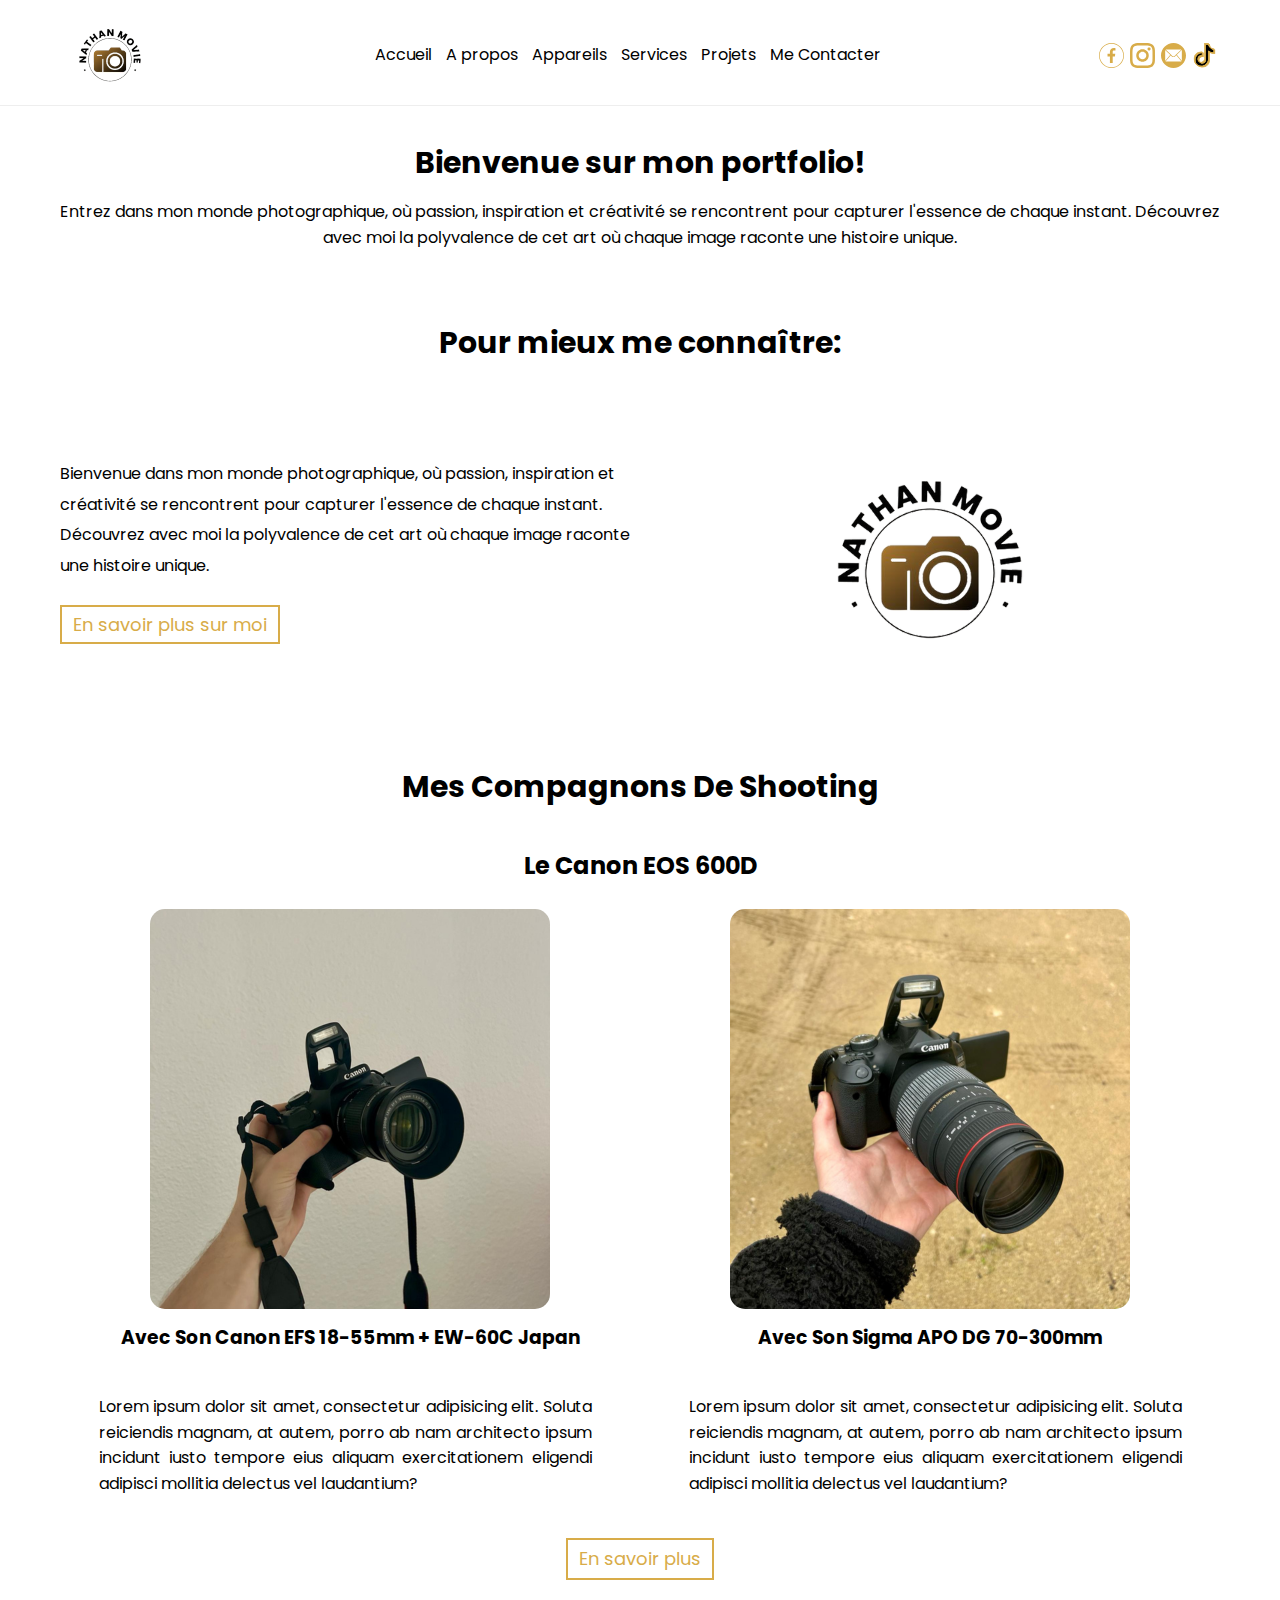
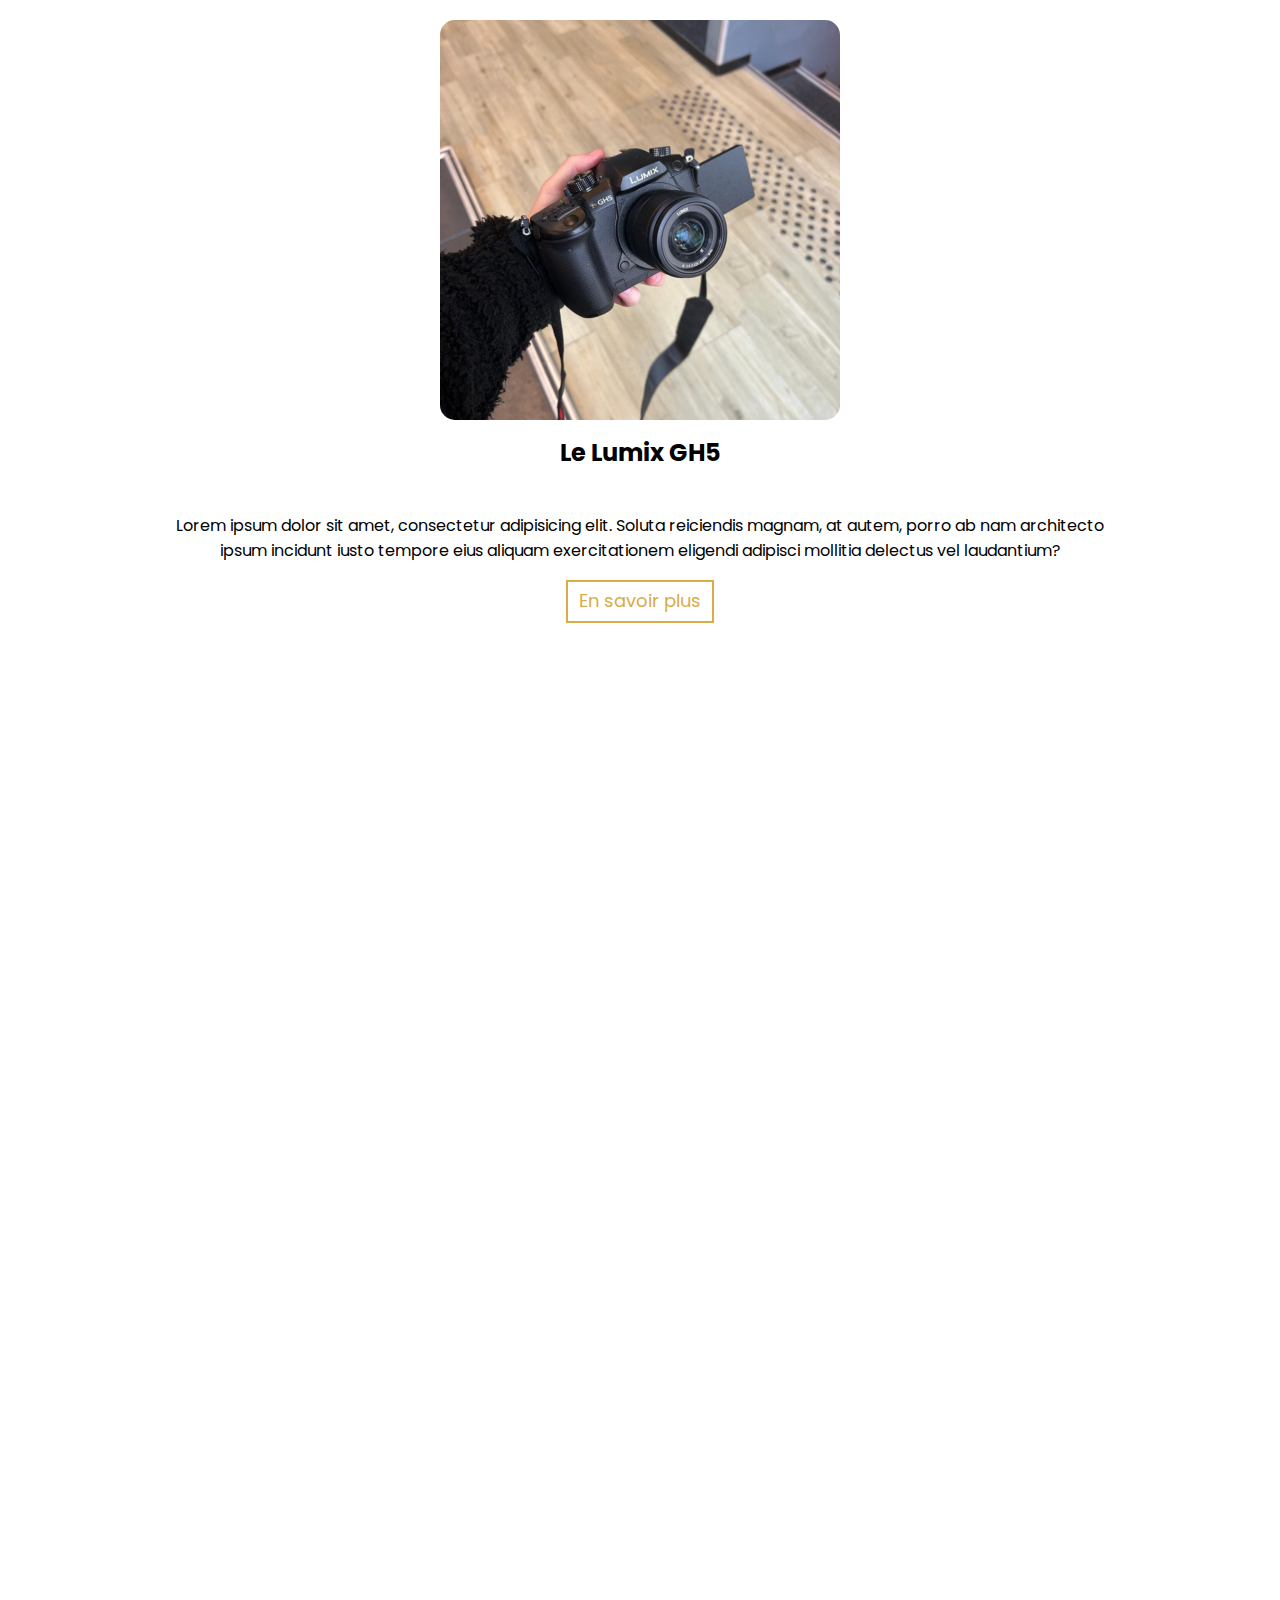
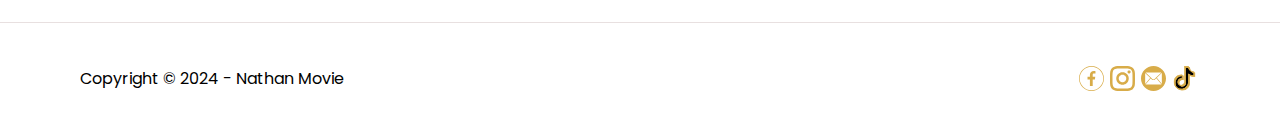
==== index.html @ 189afa93 "js projects et finitions" ====
<html lang="fr">

<head>
    <meta charset="UTF-8">
    <meta http-equiv="X-UA-Compatible" content="IE-edge">
    <meta name="viewport" content="width=device-width, initial-scale=1.0">
    <title>Nathan Movie</title>
    <meta name="description" content="Explorez la magie de ma photograhie ici!">
    <link rel="shortcut icon" href="img-light/favicon-nathan.svg" type="image/x-icon">
    <link rel="preconnect" href="https://fonts.googleapis.com">
    <link rel="preconnect" href="https://fonts.gstatic.com" crossorigin>
    <link href="https://fonts.googleapis.com/css2?family=Poppins&display=swap" rel="stylesheet">
    <link rel="stylesheet" href="css/global.css">
    <script src="js/global.js" defer></script>

    <script>

    </script>

</head>

<!--

    couleur mère: doré/jaune : #D8AC49


    Header:
    -logo
    -nav:
        + accueil
        + services
        + compétences
        + appareils
        + portfolio
        + contact
    menu burger

    Body: 
    -présentation d'arrivée
    -dvt de l'individu
    -services
    -compétences
    -appareils
    -différents types de projets/portfolio
    -contact

    border-radius

    a qui?

    catégories à ajouter: produit, voitures/vente, sport, photos pros, polyvalentes

    -->


<body>
    <header class="header">
        <div class="header-container d-flex">
            <div class="logo">
                <a href="../"><img src="img-light/logo.svg" alt="logo nathan-movie" loading="lazy"></a>
            </div>
            <nav class="navbar">
                <ul class="menu-list list-unstyled">
                    <li><a href="index.html">Accueil</a></li>
                    <li><a href="html/about.html">A propos</a></li>
                    <li><a href="html/tools.html">Appareils</a></li>
                    <li><a href="html/services.html">Services</a></li>
                    <li><a href="html/projects.html">Projets</a></li>
                    <li><a href="html/contact.html">Me Contacter</a></li>
                </ul>
            </nav>
            <div class="header-right">
                <div class="icon-container">
                    <ul class="socials list-unstyled">
                        <li><a href=""><img src="img-light/icon-f.svg" alt="icon instagram" loading="lazy"></a></li>
                        <li><a href="https://www.instagram.com/nathan.movie_/"><img src="img-light/icon-ig.svg"
                                    alt="icon instagram" loading="lazy"></a></li>
                        <li><a href=""><img src="img-light/icon-mail.svg" alt="icon instagram" loading="lazy"></a>
                        </li>
                        <li><a href=""><img src="img-light/icon-tiktok-2.svg" alt="icon instagram" loading="lazy"></a>
                        </li>
                    </ul>
                </div>
                <button class="burger"><span class="bar"></span></button>
            </div>
        </div>
    </header>

    <section id="about-home" class="home">
        <div class="container">
            <div class="grid">
                <div class="home-right">
                    <div class="home-content home-part">
                        <h1 class="section-title">Bienvenue sur mon portfolio!</h1>
                        <p class="mobile-p">Entrez dans mon monde photographique, où passion, inspiration et créativité
                            se rencontrent
                            pour capturer l'essence de chaque instant. Découvrez avec moi la polyvalence de cet art où
                            chaque image raconte une histoire unique.</p>
                    </div>
                </div>
            </div>
        </div>
    </section>
    <section id="about" class="about">
        <div class="container">
            <h1 class="section-title full-title">Pour mieux me connaître:</h1>
            <div class="grid">
                <div class="about-left about-part">
                    <p class="mobile-p">Bienvenue dans mon monde photographique, où passion, inspiration et créativité
                        se rencontrent
                        pour capturer l'essence de chaque instant. Découvrez avec moi la polyvalence de cet art où
                        chaque image raconte une histoire unique.</p>
                    <a class="more-btn mobile-btn" href="html/about.html">En savoir plus sur moi</a>
                </div>
                <div class="about-right about-part">
                    <img class="about-pic img-radius" src="img-light/logo.svg" alt="a propos" loading="lazy">
                </div>
            </div>
        </div>
    </section>
    <section id="tools" class="tools">
        <div class="container">
            <h1 class="section-title full-title">Mes Compagnons De Shooting</h1>
            <h2 class="tool-title">Le Canon EOS 600D</h2>
            <div class="tools-container">
                <div class="tool-container">
                    <img class="tool-pic first-tool-pic img-radius" src="img-light/carré-canon-1.png"
                        alt="Canon EOS 600D" loading="lazy">
                    <h3 class="tools-subtitle">Avec Son Canon EFS 18-55mm + EW-60C Japan</h3>
                    <div class="tool-p-container">
                        <p class="tool-p left mobile-p">Lorem ipsum dolor sit amet, consectetur adipisicing elit. Soluta
                            reiciendis
                            magnam, at autem,
                            porro ab nam architecto ipsum incidunt iusto tempore eius aliquam exercitationem eligendi
                            adipisci mollitia delectus vel laudantium?</p>
                    </div>
                </div>
                <div class="tool-container">

                    <img class="tool-pic second-tool-pic img-radius" src="img-light/carré-canon-sigma.png"
                        loading="lazy" alt="Canon EOS 600D">
                    <h3 class="tools-subtitle">Avec Son Sigma APO DG 70-300mm</h3>
                    <div class="tool-p-container">
                        <p class="tool-p right mobile-p">Lorem ipsum dolor sit amet, consectetur adipisicing elit.
                            Soluta
                            reiciendis magnam, at autem, porro ab nam architecto ipsum incidunt iusto tempore eius
                            aliquam exercitationem eligendi
                            adipisci mollitia delectus vel laudantium?</p>
                    </div>
                </div>
            </div>
            <div class="btn-container">
                <a class="more-btn tool-btn mobile-btn" href="html/tools.html">En savoir plus</a>
            </div>
            <div class="tools-pic-container">
                <img class="tool-pic third-tool-pic img-radius" src="img-light/carré-lumix.png" alt="" loading="lazy">
            </div>
            <h2 class="tool-title">Le Lumix GH5</h2>
            <div class="tools-content-single">
                <p class="p-single mobile-p">Lorem ipsum dolor sit amet, consectetur adipisicing elit. Soluta
                    reiciendis
                    magnam, at
                    autem,
                    porro ab nam architecto ipsum incidunt iusto tempore eius aliquam exercitationem eligendi
                    adipisci mollitia delectus vel laudantium?</p>
                <a class="more-btn mobile-btn" href="html/tools.html">En savoir plus</a>
            </div>
        </div>
    </section>
    <section id="skills" class="skills">
        <div class="container">
            <h1 class="section-title full-title">Ce que je peux vous apporter:</h1>
            <div class="skills-grid">
                <div class="skills_item">
                    <div class="skills-content skills-left">
                        <h2 class="skills-subtitles">Photographie</h2>
                        <p class="mobile-p">Lorem ipsum dolor sit amet consectetur, adipisicing elit. Laboriosam cum,
                            fugit, debitis
                            optio eos neque doloremque dignissimos nobis quas ab dolore.</p>
                        <a class="more-btn mobile-btn" href="html/services.html">En savoir plus</a>
                    </div>
                    <div class="skills-picture skills-right">
                        <img class="skill-pic" src="https://picsum.photos/600/400?random=12" alt="" loading="lazy">
                    </div>
                </div>
                <div class="skills_item skills-items-2">
                    <div class="skills-picture skills-left">
                        <img class="skill-pic" src="https://picsum.photos/600/400?random=12" alt="" loading="lazy">
                    </div>
                    <div class="skills-content skills-right">
                        <h2 class="skills-subtitles">Vidéos</h2>
                        <div class="skills-p-container">
                            <p class="mobile-p">Lorem ipsum dolor sit amet consectetur, adipisicing elit. Laboriosam
                                cum, fugit, debitis
                                optio eos neque doloremque dignissimos nobis quas ab dolore.</p>
                        </div>
                        <a class="more-btn mobile-btn" href="html/services.html">En savoir plus</a>
                    </div>
                </div>
                <div class="skills_item last-item">
                    <div class="skills-content skills-left">
                        <h2 class="skills-subtitles">Retouche Photo et Design</h2>
                        <p class="mobile-p">Lorem ipsum dolor sit amet consectetur, adipisicing elit. Laboriosam cum,
                            fugit, debitis
                            optio eos neque doloremque dignissimos nobis quas ab dolore.</p>
                        <a class="more-btn mobile-btn" href="">En savoir plus</a>
                    </div>
                    <div class="skills-picture skills-right">
                        <img class="skill-pic" src="https://picsum.photos/600/400?random=12" alt="" loading="lazy">
                    </div>
                </div>
            </div>
        </div>
    </section>
    <section id="projects" class="projects">
        <div class="container">
            <h1 class="section-title full-title">Mes Projets Précédents:</h1>
            <div class="projects-grid">
                <img class="project-img" src="https://picsum.photos/600/400?random=12" alt="">
                <a href="html/projects.html" class="project-btn"></a>
                <h3 class="project__inner_txt">Cliquez ici pour découvrir mes projets précédents!</h3>
            </div>
        </div>
    </section>
    <section id="contact" class="contact">
        <div class="container">
            <h1 class="section-title full-title">Me contacter:</h1>
            <p class="contact-p mobile-p">Lorem ipsum dolor sit amet consectetur adipisicing elit. Ex accusamus
                voluptate cum
                assumenda iste vero
                recusandae.</p>
            <form action="https://formsubmit.co/nino.bravais20@gmail.com" method="POST" class="form">
                <input type="text" name="_honey" style="display: none;">
                <input type="hidden" name="_captcha" value="false">
                <div class="contact-names">
                    <label id="contact-fn" for="firstname">
                        <input type="text" name="firstname" id="firstname" placeholder="Nom" required>
                    </label>
                    <label id="contact-ln" for="lastname">
                        <input type="text" name="lastname" id="lastname" placeholder="Prénom">
                    </label>
                </div>
                <label id="contact-mail" for="email">
                    <input type="email" name="email" id="email" placeholder="Votre adresse e-mail" required>
                </label>
                <textarea name="message" id="message" cols="30" rows="10" placeholder="Message"></textarea>
                <div class="contact-btn-container">
                    <input class="btn" type="submit" value="Envoyer">
                </div>
            </form>
        </div>
    </section>

    <footer>
        <div class="container">
            <div class="footer-container">
                <div class="left-footer">
                    <ul class="quick-links list-unstyled">
                        <li><a href=""></a></li>
                        <li><a href=""></a></li>
                        <li><a href=""></a></li>
                        <li><a href=""></a></li>
                    </ul>
                </div>
                <div class="middle-footer">
                    <span>Copyright © 2024 - Nathan Movie</span>
                </div>
                <div class="right-footer">
                    <ul class="socials list-unstyled">
                        <li><a href=""><img src="img-light/icon-f.svg" alt="facebook" loading="lazy"></a></li>
                        <li><a href="https://www.instagram.com/nathan.movie_/"><img src="img-light/icon-ig.svg"
                                    alt="instagram" loading="lazy"></a></li>
                        <li><a href=""><img src="img-light/icon-mail.svg" alt="mail"></a>
                        </li>
                        <li><a href=""><img src="img-light/icon-tiktok-2.svg" alt="tiktok" loading="lazy"></a>
                        </li>
                    </ul>
                </div>
            </div>
        </div>
    </footer>
</body>

</html>
---- css/global.css ----
/* base */

/*
main color: #D8AC49
*/

:root {
    --color-body: #333
}

* {
    box-sizing: border-box;
}

html {
    font-size: 62.5%;
}

body {
    color: #000000;
    font-size: 1.6rem;
    line-height: 1.6;
    font-family: 'Poppins', sans-serif;
    margin: 0;
}

h1,
h2,
h3,
H4,
h5,
h6 {
    color: #000;
    line-height: 1.1;
}

.list-unstyled {
    list-style: none;
    margin: 0;
    padding: 0;
}

.container {
    padding: 0;
}

@media screen and (min-width:750px) {
    .container {
        max-width: 1200;
        margin: 0 auto;
        padding: 2rem;
    }
}

a {
    text-decoration: none;
    color: #000;
}

img {
    max-width: 100%;
    height: auto;
}

.img-radius {
    border-radius: 15px;
}

.section-title {
    font-size: 30px;
}

.more-btn {
    border: solid 2px #D8AC49;
    padding: 5px 11px;
    font-size: 18px;
    color: #D8AC49;
    background: none;
    flex-direction: column;
    text-align: center;
    width: auto;
}

.left {
    margin-right: 10px;
}

.right {
    margin-left: 10px;
}

.full-title {
    margin-bottom: 5rem;
    justify-content: center;
    display: flex;
}

/* header */

header {
    position: sticky;
    z-index: 2;
    top: 0;
    background: white;
    border-bottom: 1px solid #EEE;
}

.header-container {
    display: flex;
    align-items: center;
    justify-content: space-between;
    max-width: 1200;
    margin: 0 auto;
    padding: .5rem 2rem 0;
}

.logo {
    max-width: 100px;
}

.menu-list li {
    margin: 0 7px;
}

.header-right {
    display: flex;
}

.menu-list,
.socials,
.icon-container {
    display: flex;
}

.socials li {
    margin: 3px;
    max-width: 25px;
    display: flex;
    align-items: center;
}

.burger {
    background: none;
    border: none;
    width: 45px;
    height: 45px;
    cursor: pointer;
    position: relative;
    margin-left: 1rem;
}

.burger .bar {
    display: block;
    width: 25px;
    height: 3px;
    background-color: #000000;
}

.burger .bar::before,
.burger .bar::after {
    display: block;
    width: 25px;
    height: 3px;
    background-color: #000000;
    content: "";
    position: absolute;
}

.burger .bar::before {
    transform: translateY(-8px);
}

.burger .bar::after {
    transform: translateY(8px);
}


/* class utilitaires responsive*/

@media screen and (max-width: 750px) {
    .mobile-p {
        text-align: center;
        max-width: 90%;
    }

    .mobile-btn {
        margin-bottom: 1rem;
    }

    .section-title {
        margin-top: 6rem;
    }
}

@media screen and (min-width: 751px) {
    .p-single {
        max-width: 80%;
        text-align: center;
    }
}

/* section home*/

.grid {
    display: flex;
}

@media screen and (min-width: 751px) {
    #home {
        margin-top: 4rem;
    }
}

.home .section-title {
    display: flex;
    justify-content: center;
}

.section-title {
    text-align: center;
}

.home-part {
    min-width: 50%;
}

.home-part img {
    min-width: 300px;
}

.home-left {
    display: flex;
    justify-content: center;
}

.home-right {
    position: relative;
    display: flex;
    justify-content: flex-end;
    min-width: 50%;
    text-align: right;
}

.home-right p {
    text-align: center;
}

.home-right .more-btn {
    position: absolute;
    right: 0;
}

@media screen and (max-width: 750px) {
    .home .grid {
        flex-direction: column;
    }

    .home-right {
        position: relative;
        display: flex;
        justify-content: center;
    }

    .home-right .home-part {
        display: grid;
        justify-items: center;
    }

    .home .more-btn {
        position: inherit;
    }

    .home .section-title {
        margin-bottom: 1rem;
    }
}

/* section  about*/

.about-part {
    min-width: 50%;
}

.about-part img {
    min-width: 300px;
}

.about-right {
    display: flex;
    justify-content: center;
}

.about p {
    margin: 5rem 0 3rem 0;
    line-height: 1.9;
}

@media screen and (max-width: 750px) {
    .about .grid {
        flex-direction: column-reverse;
    }

    .about-left {
        display: grid;
        justify-items: center;
    }
}


/* section tools*/

.tools-pic-container {
    display: flex;
    justify-content: center;
}

.tool-title {
    justify-content: center;
    display: flex;
    margin-bottom: 3rem;
}

.tools-content {
    display: flex;
}

.tools-subtitle {
    margin-bottom: 3rem;
}

.tool-p {
    text-align: justify;
    display: flex;
    max-width: 85%;
}

.btn-container {
    padding: 2.5rem 0 4rem 0;
    justify-content: center;
    display: flex;
}

.tool-p-container {
    justify-content: center;
    display: flex;
}

.tools-content-single {
    display: flex;
    flex-direction: column;
    align-items: center;
    text-align: center;
}

.tool-p-single {
    max-width: 80%;
}

.tool-container {
    display: flex;
    flex-direction: column;
    align-items: center;
}

.tools-container {
    display: flex;
}

@media screen and (max-width: 750px) {

    .tools .section-title {
        font-size: 26px;
        margin-top: 5.5rem;
    }

    .tools .tools-pic-container {
        flex-direction: column;
        align-items: center;
    }

    .tool-pic {
        margin: 0;
    }

    .tools-container {
        display: block;
    }

    .tools-subtitle {
        max-width: 80%;
        text-align: center;
    }
}


/* section services */

.skills-grid {
    display: flex;
    flex-direction: column;
}

.skills_item {
    width: 100%;
    display: flex;
    margin: 0 0 5rem;
    align-items: flex-start;
}

.skills-right {
    margin: 0 0 0 2rem;
    display: grid;
    justify-items: end;
    align-items: center;
}

.skills-subtitles {
    margin: 1rem 0 2rem;
}

.skills-right .skills-subtitles {
    display: flex;
    justify-content: flex-end;
}

.skills-right p {
    text-align: end;
}

.skills-content p {
    max-width: 95%;
    margin: 3rem 0 4rem;
}

.skills-p-container {
    justify-content: flex-end;
    display: flex;
}

.skills-p-container p {
    margin-top: 0;
}

.skills-picture {
    min-width: 40%;
}

.last-item {
    margin-bottom: 0;
}

@media screen and (max-width: 750px) {

    .skills_item {
        flex-direction: column-reverse;
    }

    .skills-content {
        display: grid;
        justify-items: center;
    }

    .skill-pic {
        border-radius: 15px;
        max-width: 90%;
    }

    .skills-right,
    .skills-left {
        margin: 0;
        display: grid;
        justify-items: center;
    }

    .skills-content p {
        max-width: 90%;
        margin: 1rem 0 3rem;
        text-align: center;
    }

    .skills-items-2 {
        flex-direction: column;
        display: grid;
    }

    .skills-p-container {
        justify-content: center;
    }

}

/* section projets*/

.projects-p {
    max-width: 90%;
    text-align: center;
}

.projects-grid {
    max-width: 100%;
    position: relative;
    padding: 0 10px;
}

.project-btn {
    position: absolute;
    left: 0;
    right: 0;
    bottom: 0;
    top: 0;
    z-index: 2;
}

.project-img {
    max-width: 100%;
    max-height: 100%;
}

.project__inner_txt {
    color: #fff;
    position: absolute;
    top: 50%;
    left: 31%;
}

@media screen and (max-width: 750px) {

    .projects .section-title {
        margin-bottom: 2rem;
    }

    .projects-p {
        margin-bottom: 4rem;
    }

    .left,
    .right {
        margin: 0 0 2rem;
        padding: 0 15px;
    }

    .project__inner_txt {
        font-size: 1.5rem;
        left: 10%;
        top: 43%;
    }

    .projects-grid {
        padding: 0 10px;
    }
}

@media screen and (min-width: 751px) {

    .project-img {
        width: 100%;
        height: 100%;
    }
}

/* section contact */


.contact-p {
    max-width: 600px;
    text-align: center;
    margin: 0 auto 2rem auto;
}

.form {
    margin: 1rem auto 2rem auto;
    max-width: 600px;
}

.form input,
.form textarea {
    display: block;
    width: 100%;
    padding: 1rem;
    margin-bottom: 4rem;
}

.form textarea {
    min-height: 200px;
}

.form .btn {
    background: #000;
    color: #ffffff;
    width: auto;
    min-width: 170px;
    border: none;
    font-size: 2rem;
    text-transform: uppercase;
    transition: all .4s ease-out;
    margin-top: 1.5rem;
}

.contact-btn-container {
    display: flex;
    justify-content: center;
}

.form .btn:hover {
    cursor: pointer;
    background: #D8AC49;
}

.contact-names {
    display: flex;
    justify-content: space-between;
}

#contact-fn {
    width: 48%;
}

#contact-ln {
    width: 48%;
}

@media screen and (max-width: 750px) {

    .contact-p {
        max-width: 90%;
    }

    .contact form {
        max-width: 90%;
    }

}

.sheet-content {
    text-align: center;
    justify-items: center;
    display: grid;
}

/* more-section sur pages annexes */

.more-section {
    display: grid;
    justify-items: center;
    margin: 0 0 7rem;
    text-align: center;
}

.more-section-title {
    margin: 0 0 1.3rem 0;
}

.more-section-btn {
    width: auto;
    border: 2px solid;
    padding: 1rem 1.5rem;
    color: black;
    border-radius: 6px;
    background: #fff;
}

.more-section-content {
    margin-bottom: 2.5rem;
}

.separator {
    content: "";
    width: 30%;
    max-width: 30%;
    background: #000;
    height: 2px;
    position: static;
    justify-self: center;
}

.separator-container {
    display: flex;
    justify-content: center;
    height: auto;
    width: auto;
    margin-bottom: 7rem;
}

@media screen and (max-width: 750px) {

    .more-section-title {
        margin: 0 0 .7rem 0;
    }

    .more-section {
        margin: 0 0 4rem;
    }

    .separator {
        width: 70%;
        max-width: 70%;
    }
}

/* class pour lignes sur côtés*/

.title-line {
    background: #fff;
    position: relative;
    padding: 0 10px;
}

.title-line-container {
    position: relative;
    background: #fff;
    display: flex;
    justify-content: center;
}

.title-line-container::before {
    content: "";
    height: 2px;
    background: #000;
    top: 50%;
    position: absolute;
    width: 180%;
}

@media screen and (max-width: 750px) {
    .title-line-container::before {
        width: 160%;
    }
}


/* section footer */

footer {
    border-top: 1px solid #e8e0e0;
    padding: 2rem;
}

.left-footer {
    display: none;
}

.footer-container {
    display: flex;
    flex-direction: row;
    align-items: center;
    justify-content: space-between;
    padding: 0 2rem;
}

@media screen and (max-width: 750px) {
    footer {
        padding: 3rem 0;
    }

    .middle-footer span {
        font-size: 14px;
    }
}


/* dynamisme et burger */

@media screen and (max-width: 990px) {
    .navbar {
        display: flex;
        position: fixed;
        width: 0%;
        height: calc(100vh - 106px);
        left: 110%;
        opacity: 0;
        background: white;
        top: 105px;
        z-index: 2;
        justify-content: center;
        align-items: center;
        transition: all .6s;
    }

    .show-nav .navbar {
        right: 0;
        opacity: 1;
        width: 100%;
        left: 0;
    }

    .menu-list {
        flex-direction: column;
        align-items: center;
        margin-top: -130px;
    }

    nav .menu-list li {
        display: flex;
        justify-content: center;
    }

    nav .menu-list a {
        display: block;
        font-size: 2rem;
        padding: 2rem;
        transition: all .4s;
        transition-delay: opacity .4s;
    }

    .show-nav .burger .bar {
        width: 0;
    }

    .burger .bar::before,
    .burger .bar::after {
        transition: all 0.3s ease-out;
    }

    .show-nav .burger .bar::before {
        transform: rotate(45deg);
    }

    .show-nav .burger .bar::after {
        transform: rotate(-45deg);
    }
}

@media screen and (min-width: 990px) {
    .burger {
        display: none;
    }
}
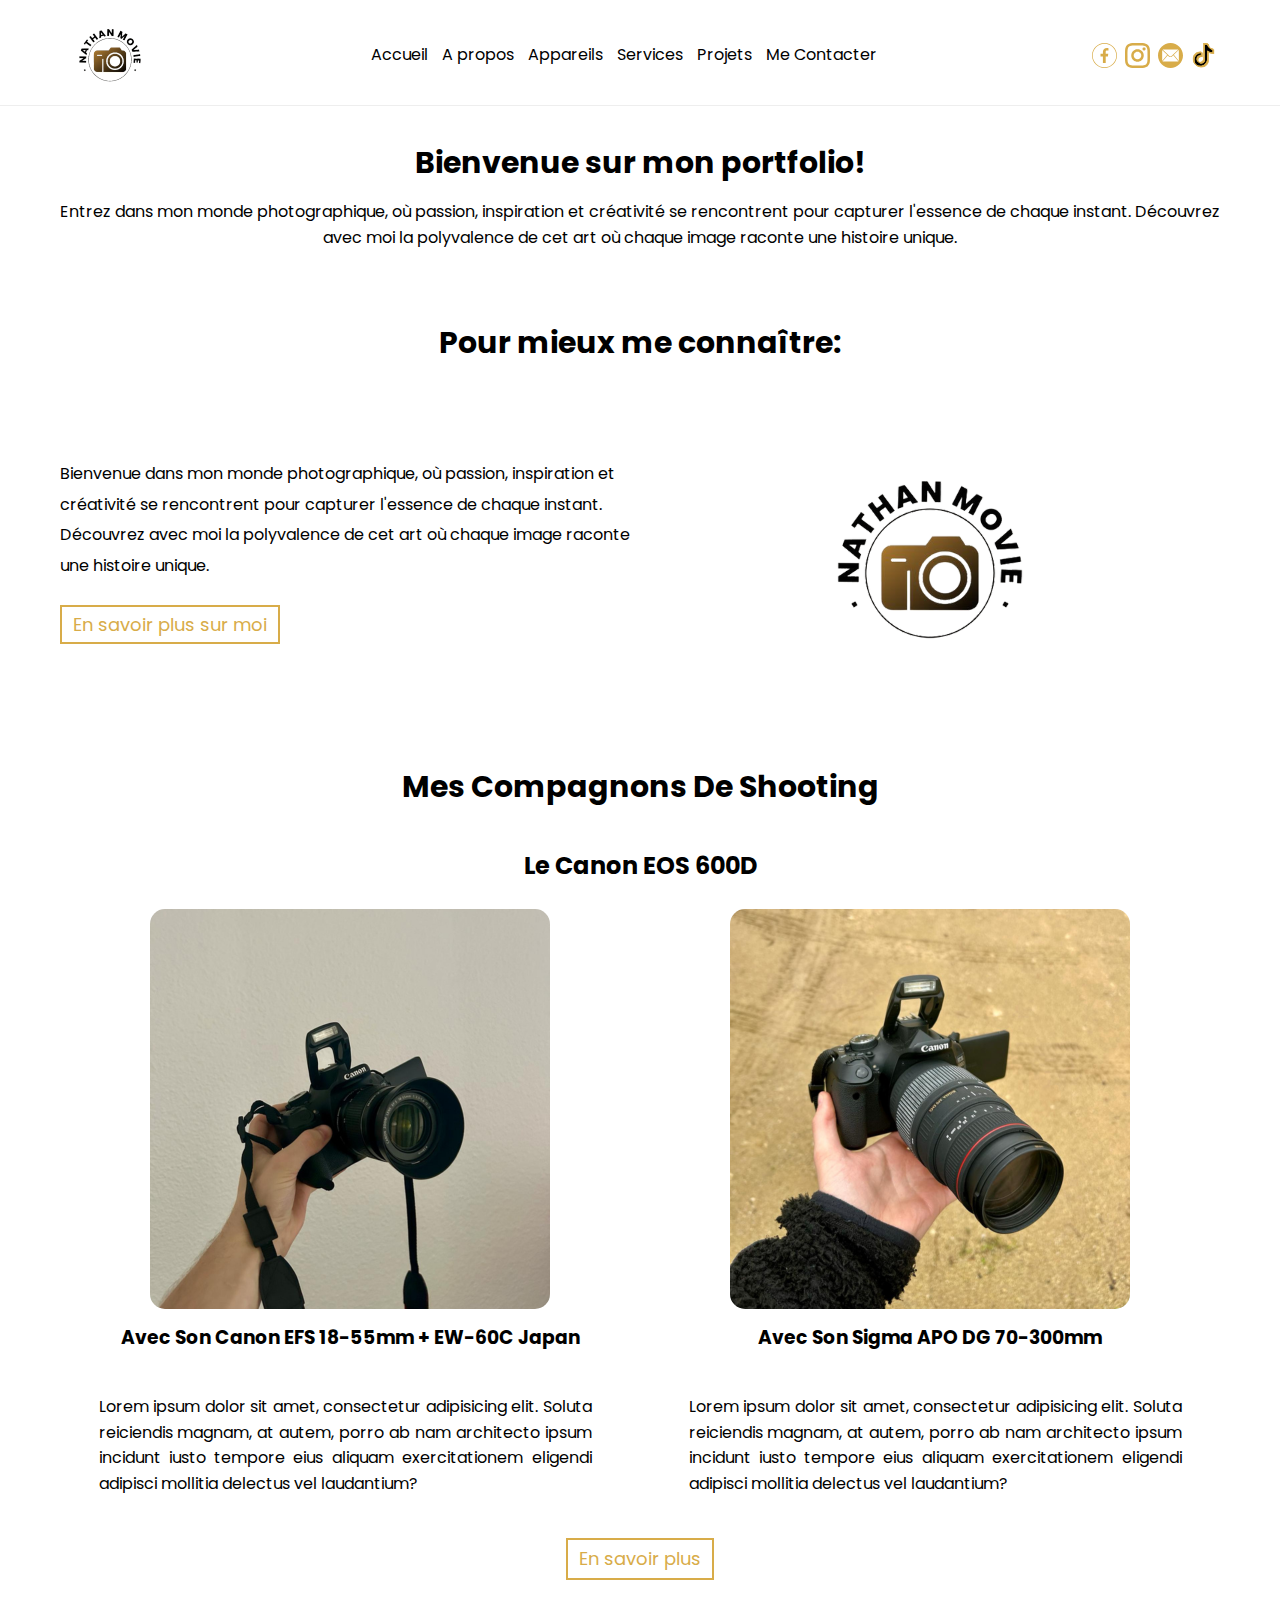
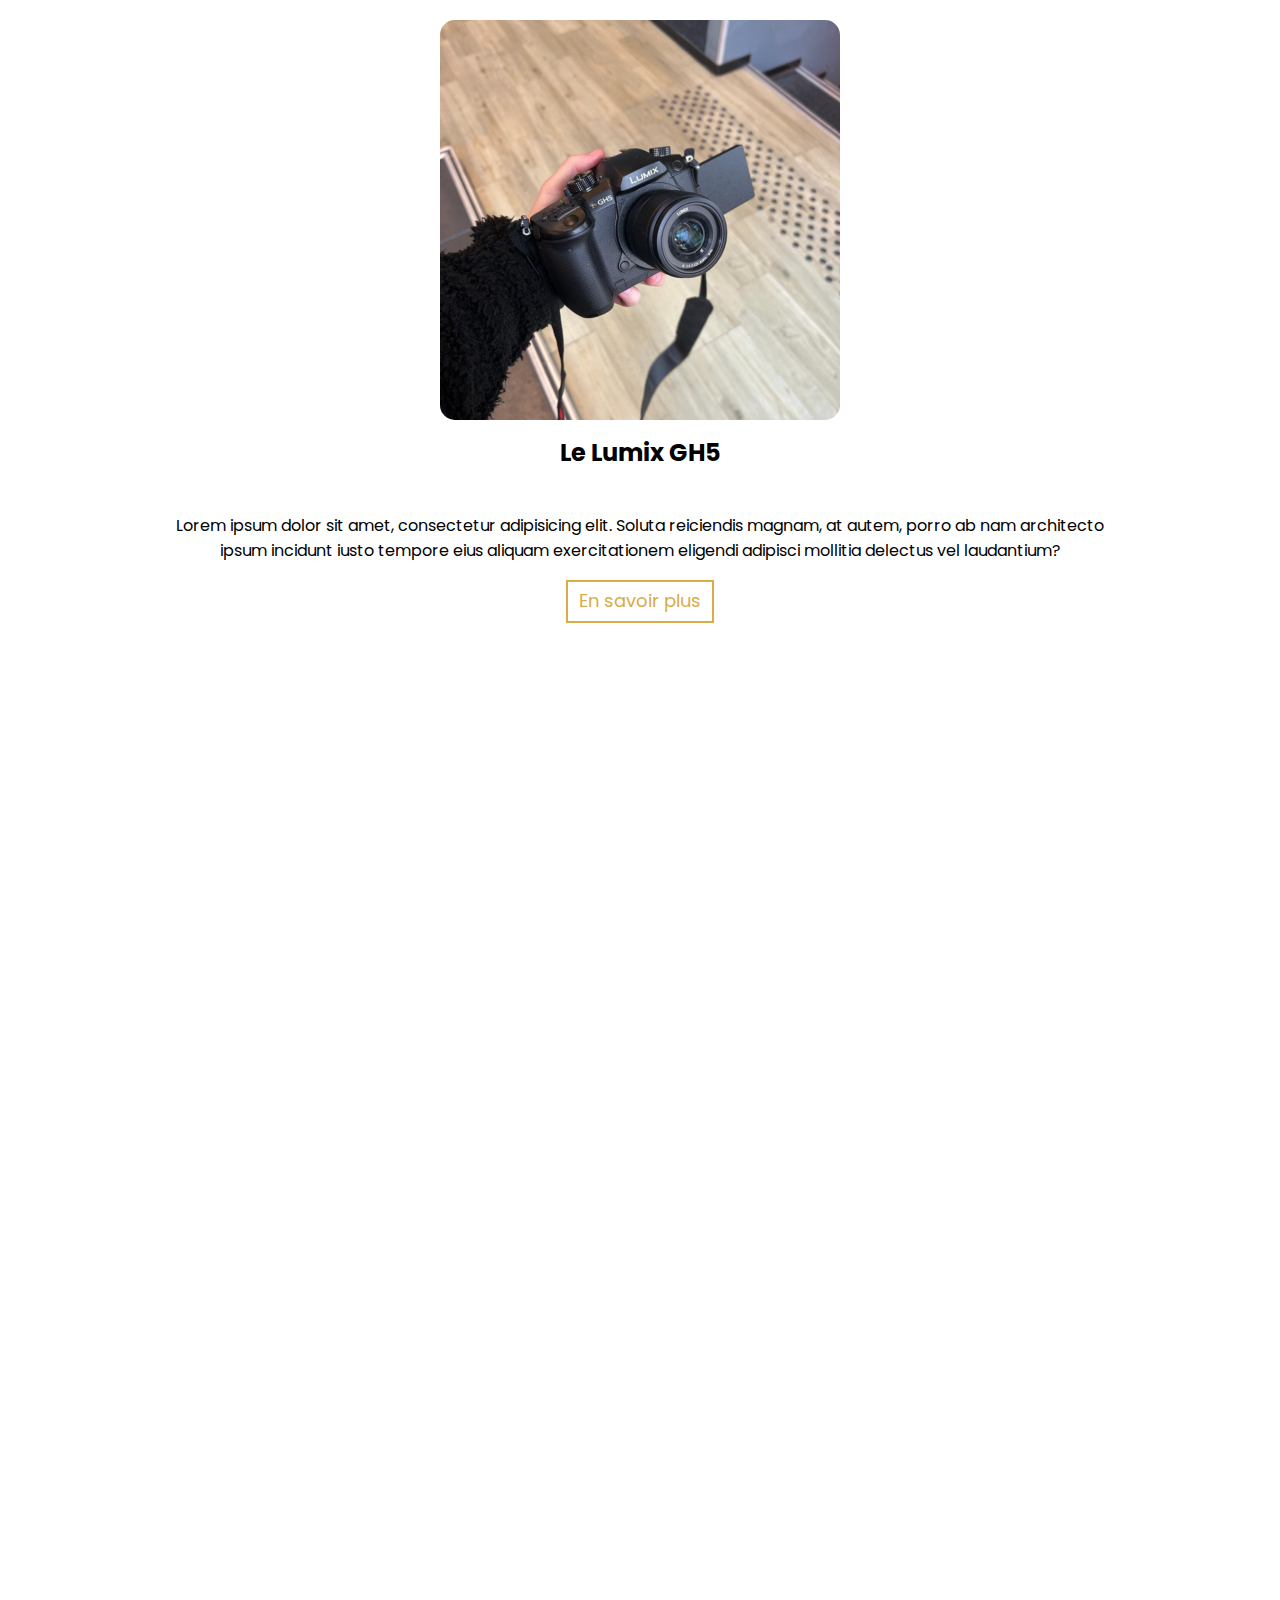
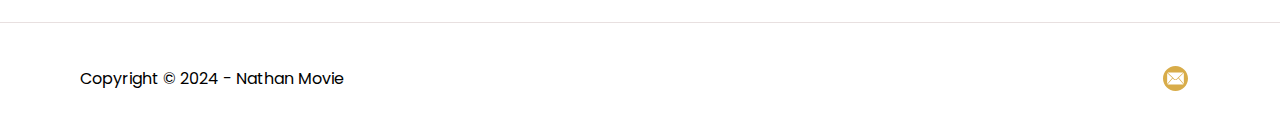
==== commit 4010afd1: "finitions again" ====
--- a/index.html
+++ b/index.html
@@ -216,7 +216,7 @@
         <div class="container">
             <h1 class="section-title full-title">Mes Projets Précédents:</h1>
             <div class="projects-grid">
-                <img class="project-img" src="https://picsum.photos/600/400?random=12" alt="">
+                <img class="project-img" src="https://picsum.photos/1200/800?random=12" alt="">
                 <a href="html/projects.html" class="project-btn"></a>
                 <h3 class="project__inner_txt">Cliquez ici pour découvrir mes projets précédents!</h3>
             </div>
--- a/css/global.css
+++ b/css/global.css
@@ -133,7 +133,7 @@
 }
 
 .socials li {
-    margin: 3px;
+    margin: 3px 4px;
     max-width: 25px;
     display: flex;
     align-items: center;
@@ -180,7 +180,7 @@
 @media screen and (max-width: 750px) {
     .mobile-p {
         text-align: center;
-        max-width: 90%;
+        max-width: 85%;
     }
 
     .mobile-btn {
@@ -189,6 +189,11 @@
 
     .section-title {
         margin-top: 6rem;
+        font-size: 2.5rem;
+    }
+
+    .full-title {
+        font-size: 2.5rem;
     }
 }
 
@@ -376,6 +381,7 @@
     .tools .tools-pic-container {
         flex-direction: column;
         align-items: center;
+        padding: 0 10px;
     }
 
     .tool-pic {
@@ -389,6 +395,16 @@
     .tools-subtitle {
         max-width: 80%;
         text-align: center;
+    }
+
+    .tool-container {
+        padding: 0 10px;
+    }
+
+    .tool-p {
+        text-align: center;
+        display: flex;
+        max-width: 85%;
     }
 }
 
@@ -546,6 +562,10 @@
     }
 
     .projects-grid {
+        padding: 0 10px;
+    }
+
+    #projects {
         padding: 0 10px;
     }
 }
@@ -629,6 +649,10 @@
         max-width: 90%;
     }
 
+    .sheet-content {
+        padding: 0 10px;
+    }
+
 }
 
 .sheet-content {
@@ -661,6 +685,7 @@
 
 .more-section-content {
     margin-bottom: 2.5rem;
+
 }
 
 .separator {
@@ -689,6 +714,7 @@
 
     .more-section {
         margin: 0 0 4rem;
+        padding: 0 10px;
     }
 
     .separator {
@@ -749,11 +775,20 @@
 
 @media screen and (max-width: 750px) {
     footer {
-        padding: 3rem 0;
+        padding: 2rem 0;
+    }
+
+    .footer-container {
+        flex-direction: column-reverse;
+        padding: 0 2rem;
     }
 
     .middle-footer span {
         font-size: 14px;
+    }
+
+    .middle-footer {
+        margin-top: 1rem;
     }
 }
 
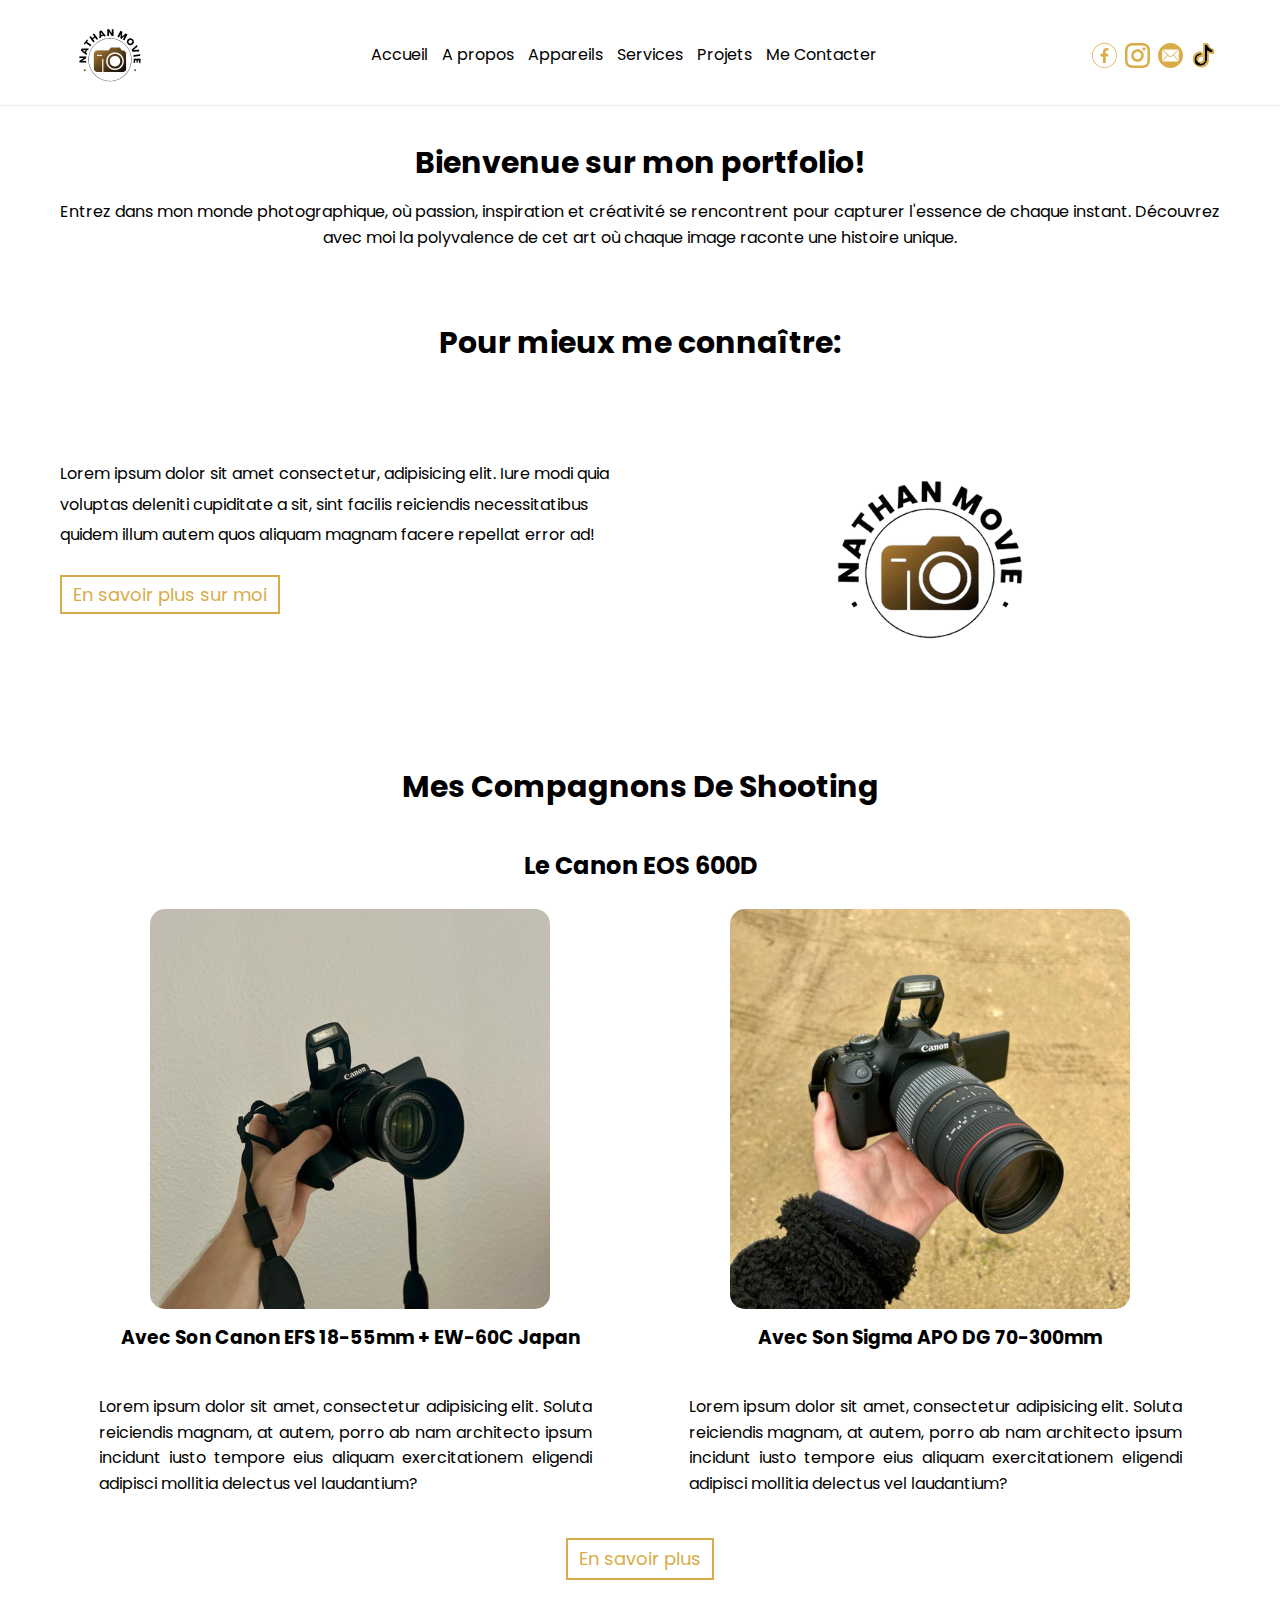
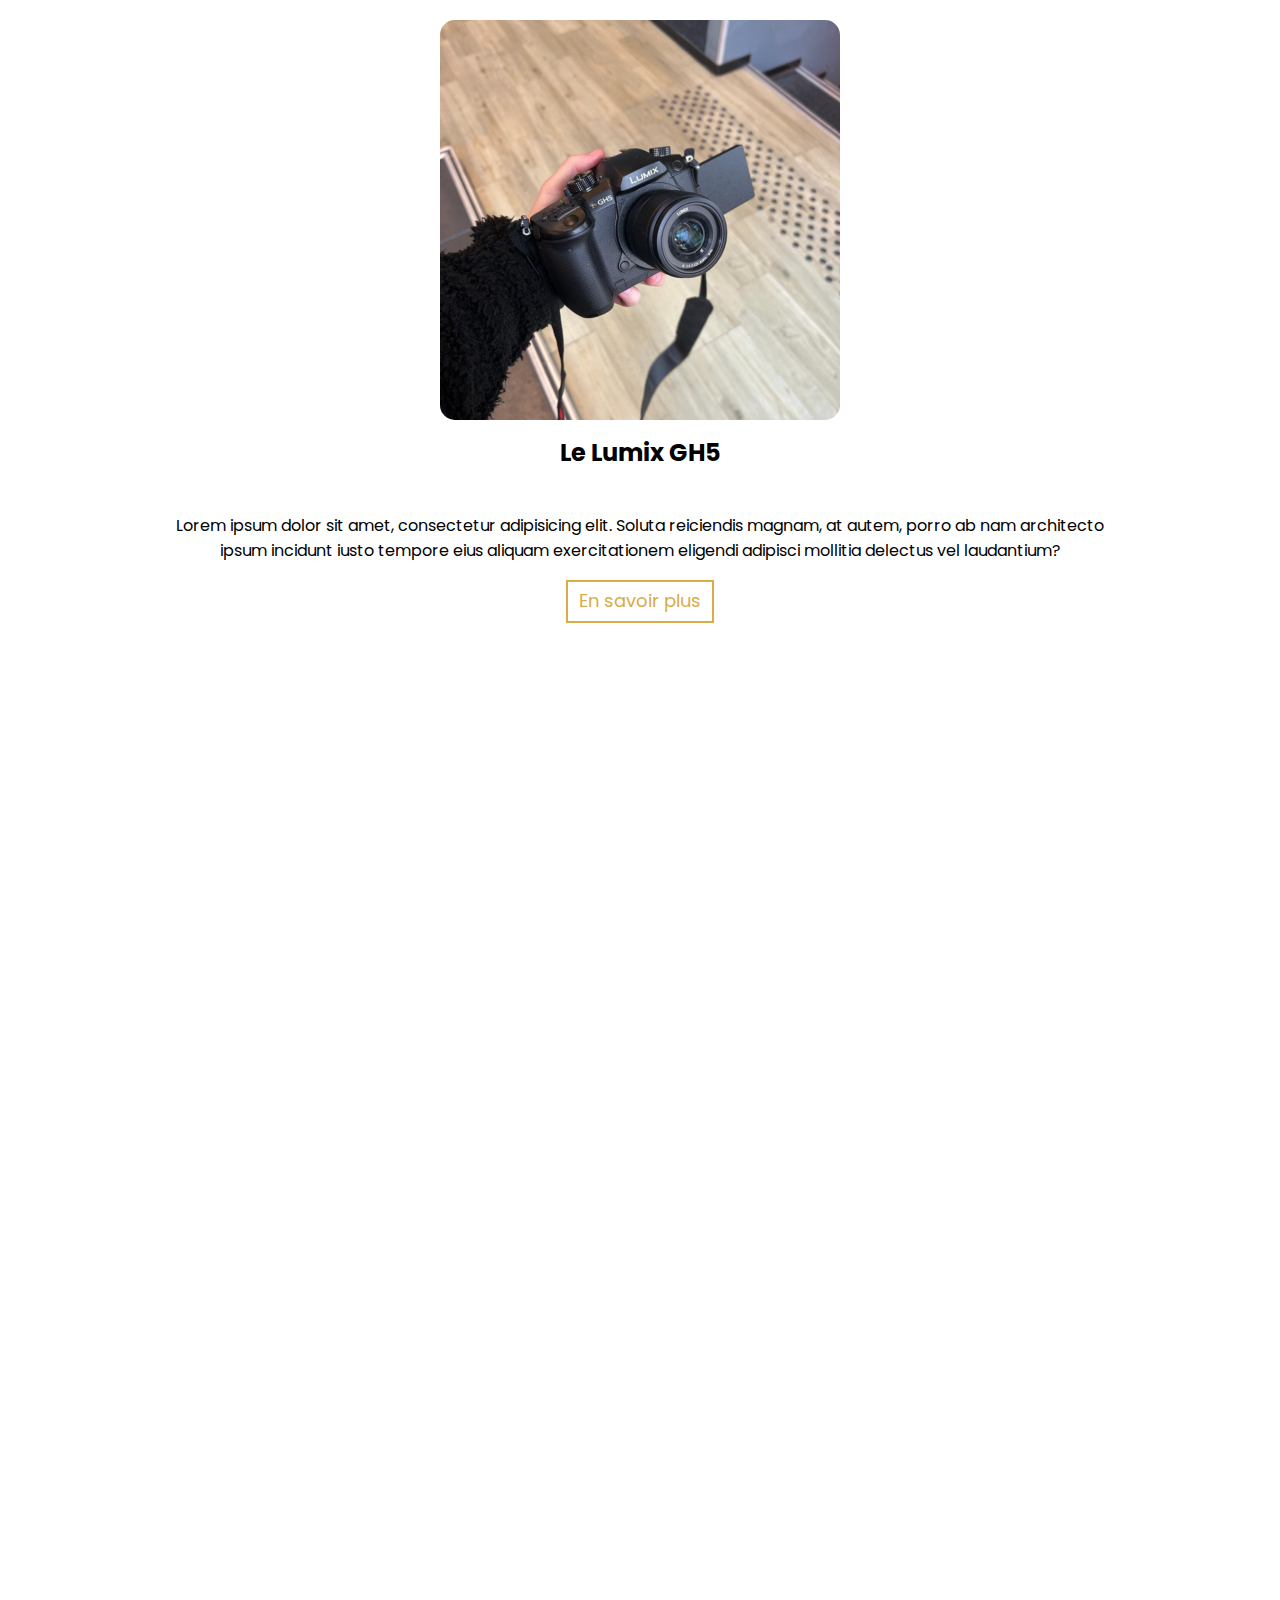
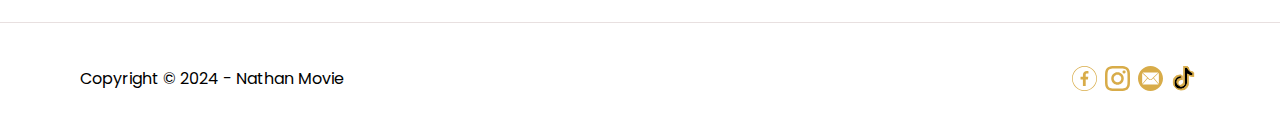
==== commit 86bfc06d: "finitions plus qlq txt" ====
--- a/index.html
+++ b/index.html
@@ -106,10 +106,9 @@
             <h1 class="section-title full-title">Pour mieux me connaître:</h1>
             <div class="grid">
                 <div class="about-left about-part">
-                    <p class="mobile-p">Bienvenue dans mon monde photographique, où passion, inspiration et créativité
-                        se rencontrent
-                        pour capturer l'essence de chaque instant. Découvrez avec moi la polyvalence de cet art où
-                        chaque image raconte une histoire unique.</p>
+                    <p class="mobile-p">Lorem ipsum dolor sit amet consectetur, adipisicing elit. Iure modi quia
+                        voluptas deleniti cupiditate a sit, sint facilis reiciendis necessitatibus quidem illum autem
+                        quos aliquam magnam facere repellat error ad!</p>
                     <a class="more-btn mobile-btn" href="html/about.html">En savoir plus sur moi</a>
                 </div>
                 <div class="about-right about-part">
@@ -171,7 +170,7 @@
         <div class="container">
             <h1 class="section-title full-title">Ce que je peux vous apporter:</h1>
             <div class="skills-grid">
-                <div class="skills_item">
+                <div class="skill-item-right skills_item">
                     <div class="skills-content skills-left">
                         <h2 class="skills-subtitles">Photographie</h2>
                         <p class="mobile-p">Lorem ipsum dolor sit amet consectetur, adipisicing elit. Laboriosam cum,
@@ -183,7 +182,7 @@
                         <img class="skill-pic" src="https://picsum.photos/600/400?random=12" alt="" loading="lazy">
                     </div>
                 </div>
-                <div class="skills_item skills-items-2">
+                <div id="skill_item-2" class="skills_item skills-items-2">
                     <div class="skills-picture skills-left">
                         <img class="skill-pic" src="https://picsum.photos/600/400?random=12" alt="" loading="lazy">
                     </div>
@@ -197,7 +196,7 @@
                         <a class="more-btn mobile-btn" href="html/services.html">En savoir plus</a>
                     </div>
                 </div>
-                <div class="skills_item last-item">
+                <div class="skills_item skill-item-right last-item">
                     <div class="skills-content skills-left">
                         <h2 class="skills-subtitles">Retouche Photo et Design</h2>
                         <p class="mobile-p">Lorem ipsum dolor sit amet consectetur, adipisicing elit. Laboriosam cum,
--- a/css/global.css
+++ b/css/global.css
@@ -44,11 +44,18 @@
     padding: 0;
 }
 
-@media screen and (min-width:750px) {
+@media screen and (min-width:751px) {
     .container {
         max-width: 1200;
         margin: 0 auto;
         padding: 2rem;
+    }
+}
+
+@media screen and (max-width:750px) {
+    .container {
+        justify-items: center;
+        display: grid;
     }
 }
 
@@ -146,7 +153,6 @@
     height: 45px;
     cursor: pointer;
     position: relative;
-    margin-left: 1rem;
 }
 
 .burger .bar {
@@ -190,6 +196,7 @@
     .section-title {
         margin-top: 6rem;
         font-size: 2.5rem;
+        max-width: 90%;
     }
 
     .full-title {
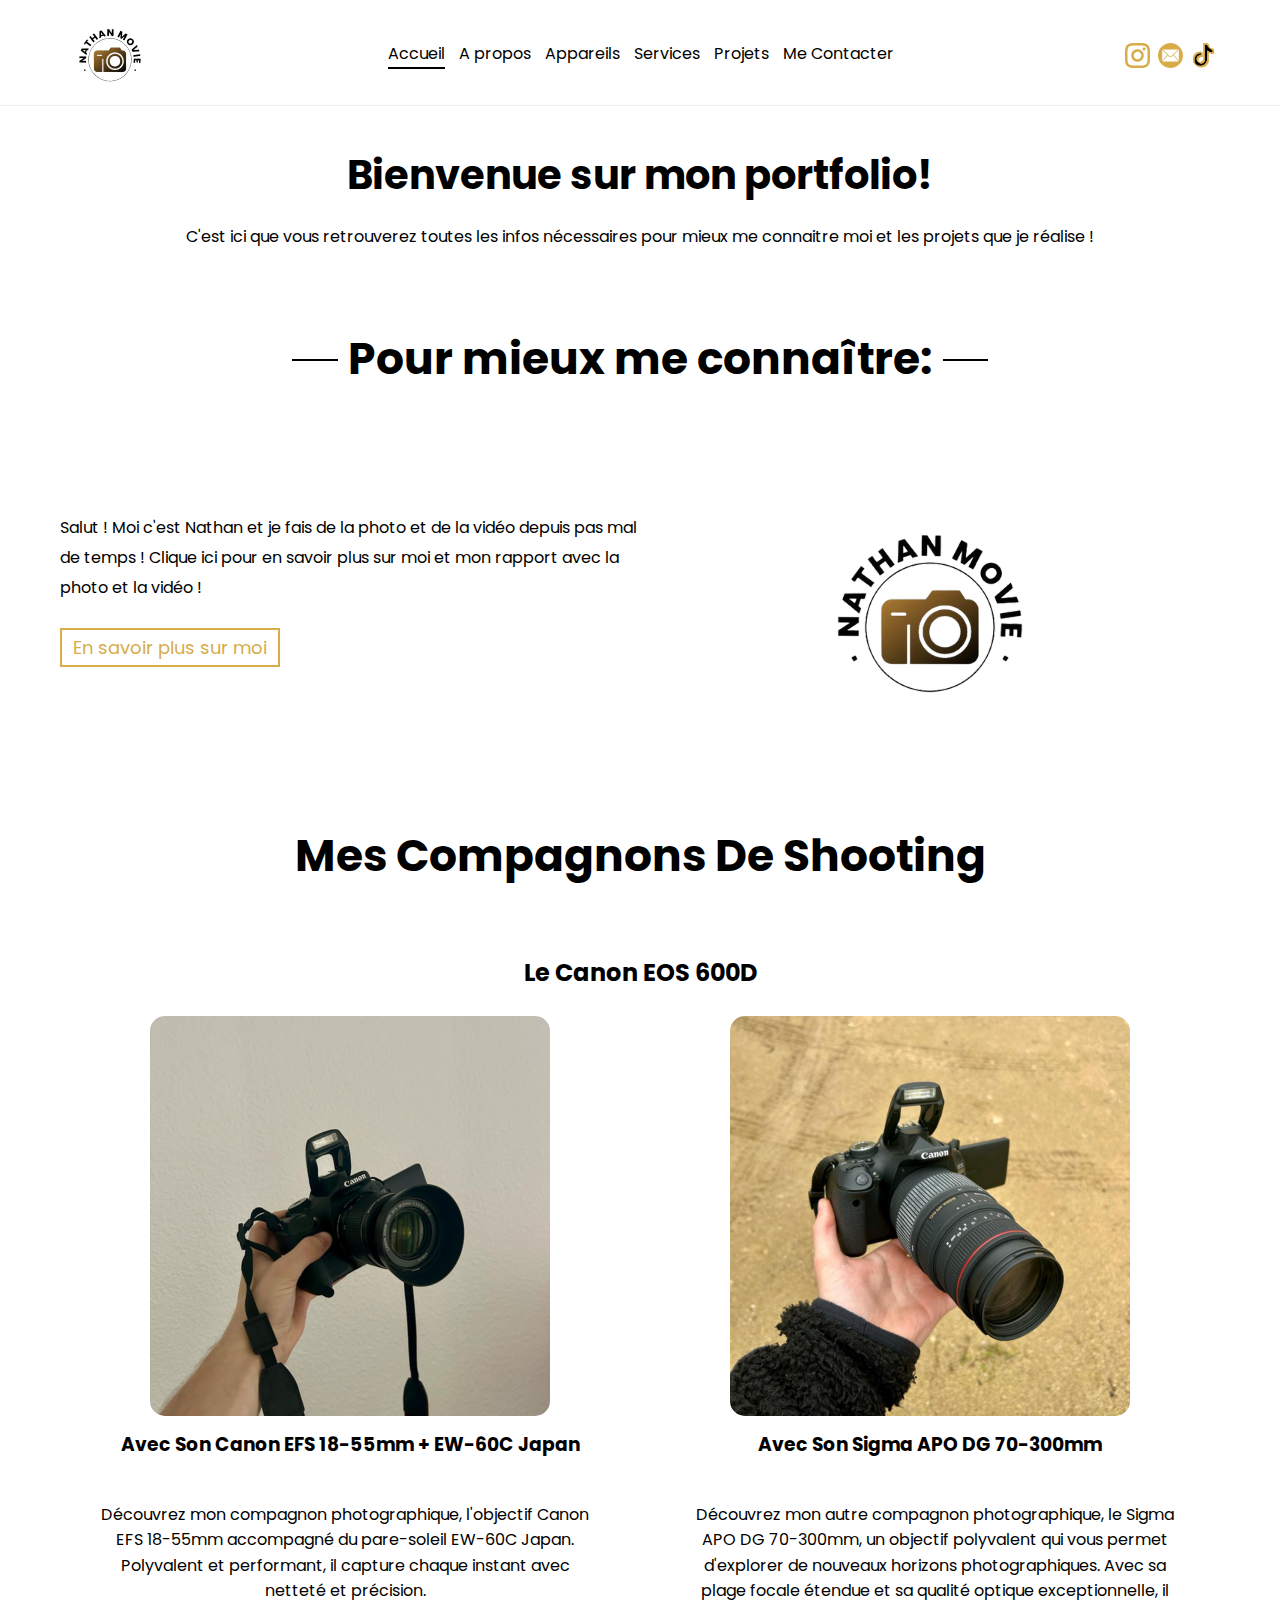
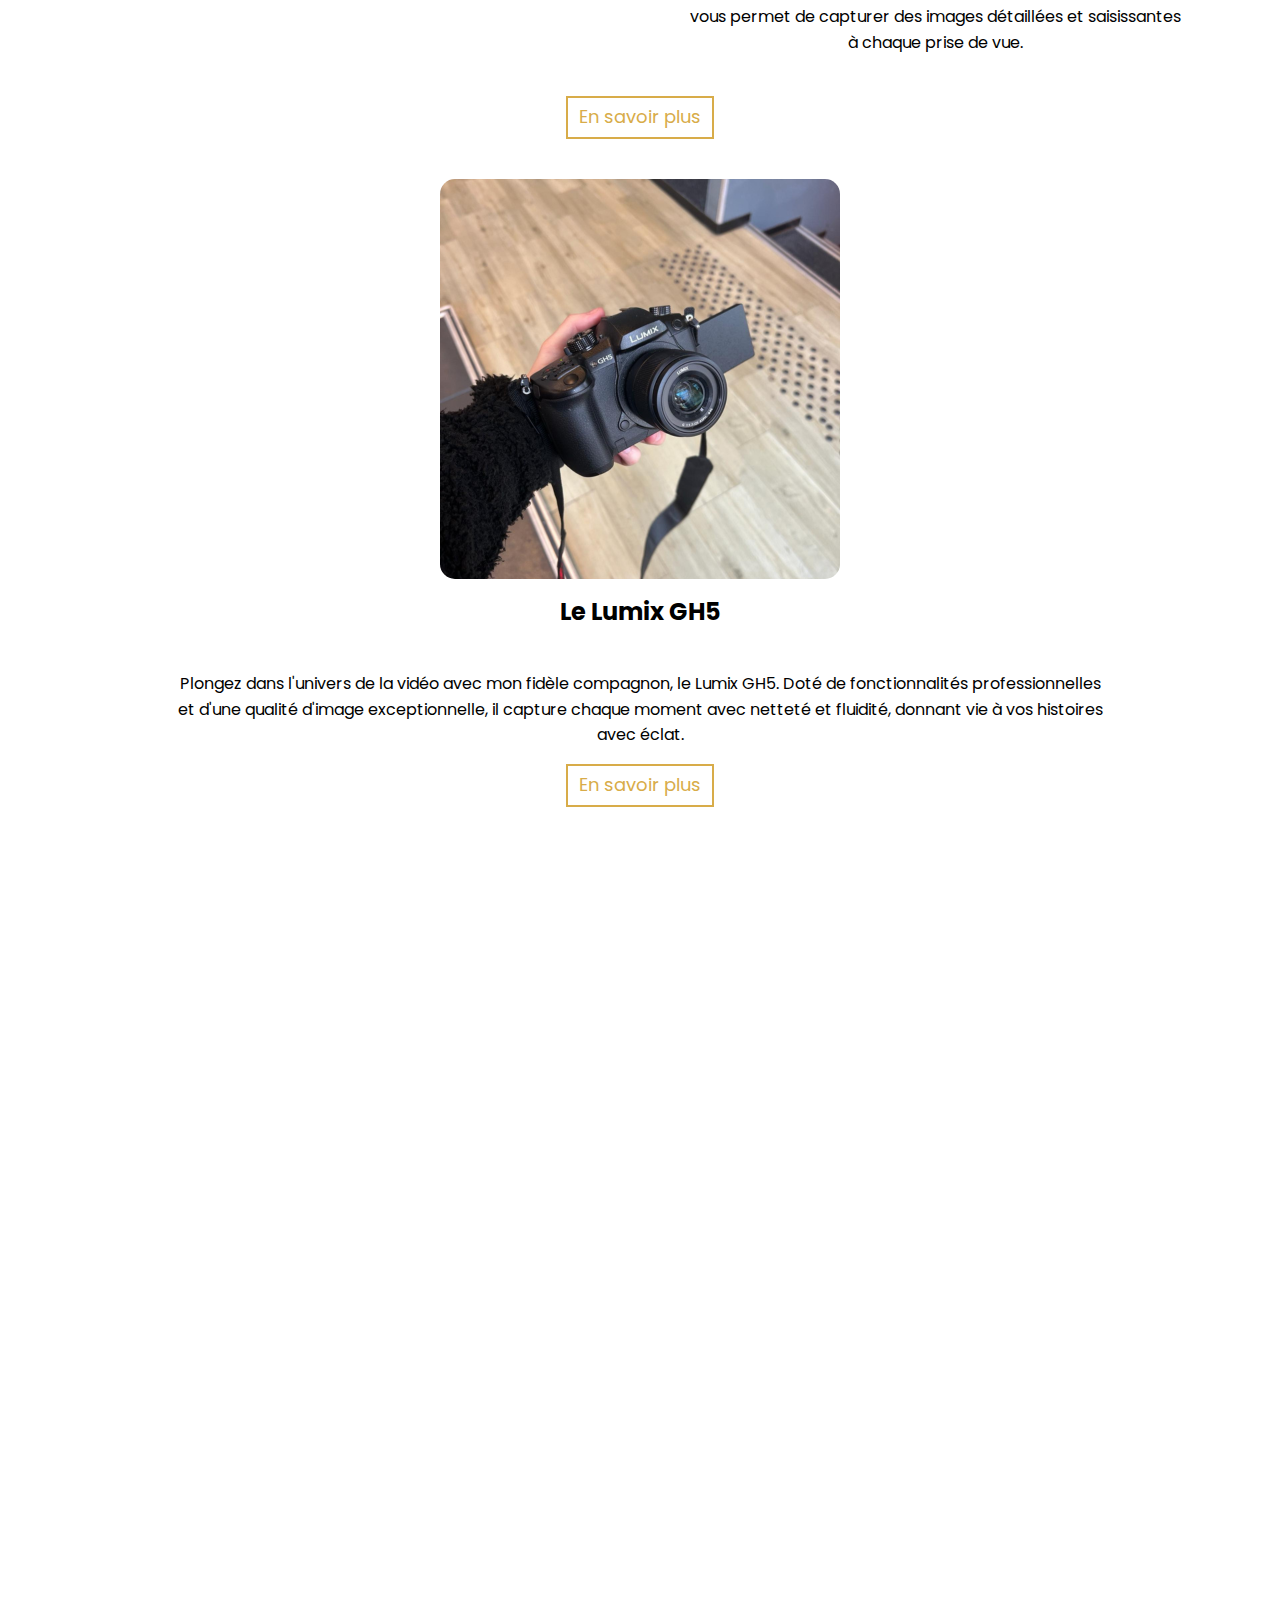
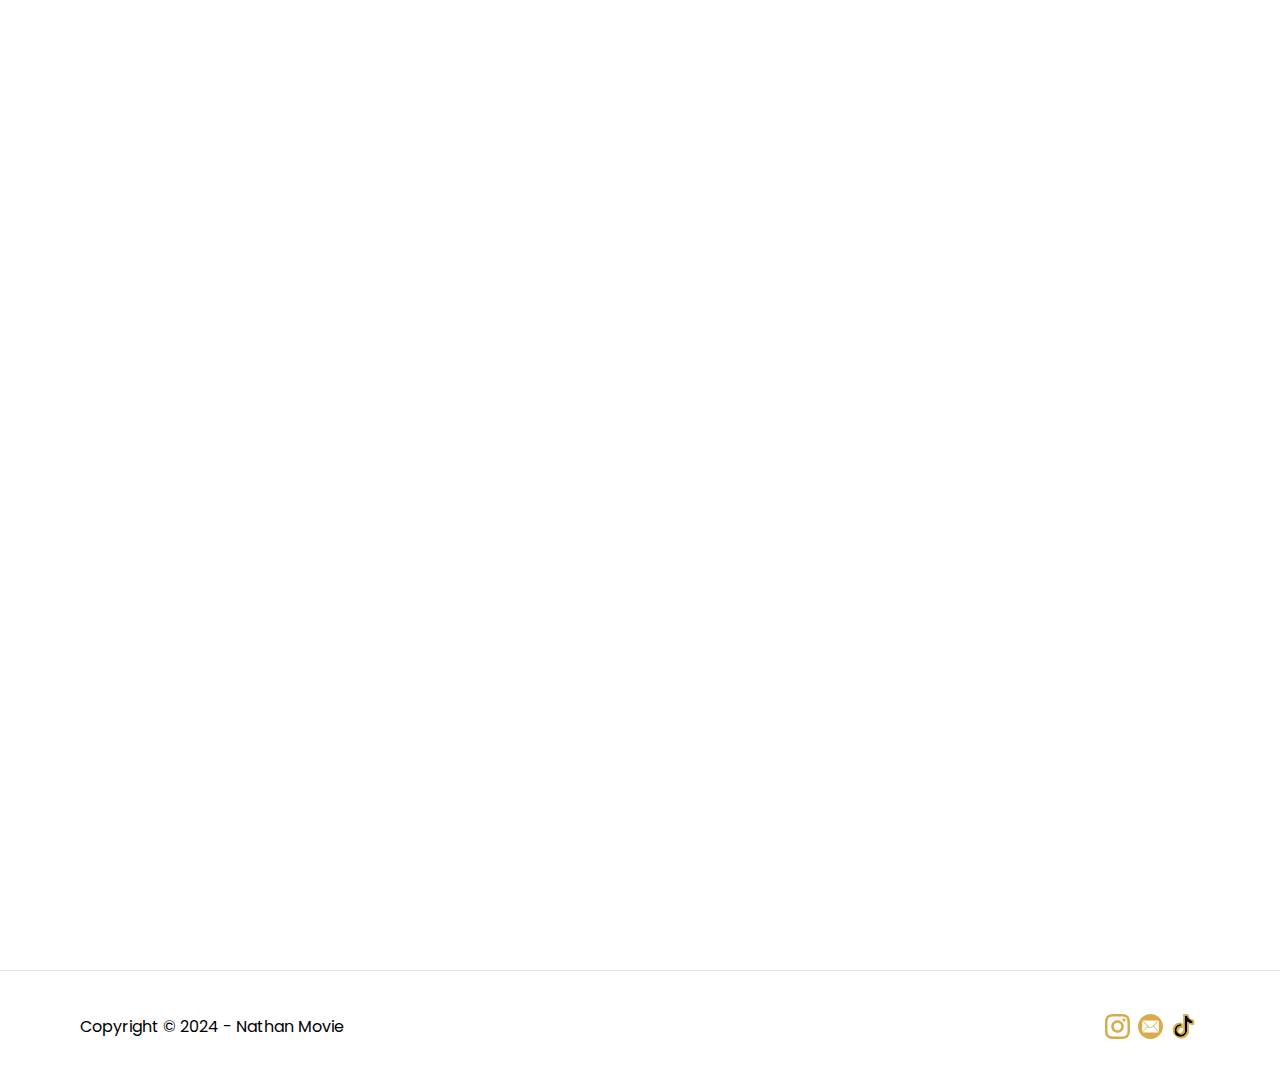
==== commit 5077d8a0: "modifs suite au call: animations, traits à check..." ====
--- a/index.html
+++ b/index.html
@@ -57,11 +57,11 @@
     <header class="header">
         <div class="header-container d-flex">
             <div class="logo">
-                <a href="../"><img src="img-light/logo.svg" alt="logo nathan-movie" loading="lazy"></a>
+                <a href="index.html"><img src="img-light/logo.svg" alt="logo nathan-movie" loading="lazy"></a>
             </div>
             <nav class="navbar">
                 <ul class="menu-list list-unstyled">
-                    <li><a href="index.html">Accueil</a></li>
+                    <li><a class="menu-item-active" href="index.html">Accueil</a></li>
                     <li><a href="html/about.html">A propos</a></li>
                     <li><a href="html/tools.html">Appareils</a></li>
                     <li><a href="html/services.html">Services</a></li>
@@ -72,12 +72,13 @@
             <div class="header-right">
                 <div class="icon-container">
                     <ul class="socials list-unstyled">
-                        <li><a href=""><img src="img-light/icon-f.svg" alt="icon instagram" loading="lazy"></a></li>
                         <li><a href="https://www.instagram.com/nathan.movie_/"><img src="img-light/icon-ig.svg"
                                     alt="icon instagram" loading="lazy"></a></li>
-                        <li><a href=""><img src="img-light/icon-mail.svg" alt="icon instagram" loading="lazy"></a>
-                        </li>
-                        <li><a href=""><img src="img-light/icon-tiktok-2.svg" alt="icon instagram" loading="lazy"></a>
+                        <li><a href="mailto:nathan.movie07@gmail.com"><img src="img-light/icon-mail.svg"
+                                    alt="icon instagram" loading="lazy"></a>
+                        </li>
+                        <li><a href="https://www.tiktok.com/@nathan.movie__"><img src="img-light/icon-tiktok-2.svg"
+                                    alt="icon tiktok" loading="lazy"></a>
                         </li>
                     </ul>
                 </div>
@@ -92,10 +93,8 @@
                 <div class="home-right">
                     <div class="home-content home-part">
                         <h1 class="section-title">Bienvenue sur mon portfolio!</h1>
-                        <p class="mobile-p">Entrez dans mon monde photographique, où passion, inspiration et créativité
-                            se rencontrent
-                            pour capturer l'essence de chaque instant. Découvrez avec moi la polyvalence de cet art où
-                            chaque image raconte une histoire unique.</p>
+                        <p class="mobile-p">C'est ici que vous retrouverez toutes les infos nécessaires pour mieux me
+                            connaitre moi et les projets que je réalise !</p>
                     </div>
                 </div>
             </div>
@@ -103,12 +102,13 @@
     </section>
     <section id="about" class="about">
         <div class="container">
-            <h1 class="section-title full-title">Pour mieux me connaître:</h1>
+            <div class="home-title-line-container">
+                <h1 class="home-title-line ">Pour mieux me connaître:</h1>
+            </div>
             <div class="grid">
                 <div class="about-left about-part">
-                    <p class="mobile-p">Lorem ipsum dolor sit amet consectetur, adipisicing elit. Iure modi quia
-                        voluptas deleniti cupiditate a sit, sint facilis reiciendis necessitatibus quidem illum autem
-                        quos aliquam magnam facere repellat error ad!</p>
+                    <p class="mobile-p">Salut ! Moi c'est Nathan et je fais de la photo et de la vidéo depuis pas mal de
+                        temps ! Clique ici pour en savoir plus sur moi et mon rapport avec la photo et la vidéo !</p>
                     <a class="more-btn mobile-btn" href="html/about.html">En savoir plus sur moi</a>
                 </div>
                 <div class="about-right about-part">
@@ -119,7 +119,9 @@
     </section>
     <section id="tools" class="tools">
         <div class="container">
-            <h1 class="section-title full-title">Mes Compagnons De Shooting</h1>
+            <div class="home-title-line-container">
+                <h1 class="home-title-line">Mes Compagnons De Shooting</h1>
+            </div>
             <h2 class="tool-title">Le Canon EOS 600D</h2>
             <div class="tools-container">
                 <div class="tool-container">
@@ -127,11 +129,9 @@
                         alt="Canon EOS 600D" loading="lazy">
                     <h3 class="tools-subtitle">Avec Son Canon EFS 18-55mm + EW-60C Japan</h3>
                     <div class="tool-p-container">
-                        <p class="tool-p left mobile-p">Lorem ipsum dolor sit amet, consectetur adipisicing elit. Soluta
-                            reiciendis
-                            magnam, at autem,
-                            porro ab nam architecto ipsum incidunt iusto tempore eius aliquam exercitationem eligendi
-                            adipisci mollitia delectus vel laudantium?</p>
+                        <p class="tool-p left mobile-p">Découvrez mon compagnon photographique, l'objectif Canon EFS
+                            18-55mm accompagné du pare-soleil EW-60C Japan. Polyvalent et performant, il capture chaque
+                            instant avec netteté et précision.</p>
                     </div>
                 </div>
                 <div class="tool-container">
@@ -140,11 +140,10 @@
                         loading="lazy" alt="Canon EOS 600D">
                     <h3 class="tools-subtitle">Avec Son Sigma APO DG 70-300mm</h3>
                     <div class="tool-p-container">
-                        <p class="tool-p right mobile-p">Lorem ipsum dolor sit amet, consectetur adipisicing elit.
-                            Soluta
-                            reiciendis magnam, at autem, porro ab nam architecto ipsum incidunt iusto tempore eius
-                            aliquam exercitationem eligendi
-                            adipisci mollitia delectus vel laudantium?</p>
+                        <p class="tool-p right mobile-p">Découvrez mon autre compagnon photographique, le Sigma APO DG
+                            70-300mm, un objectif polyvalent qui vous permet d'explorer de nouveaux horizons
+                            photographiques. Avec sa plage focale étendue et sa qualité optique exceptionnelle, il vous
+                            permet de capturer des images détaillées et saisissantes à chaque prise de vue.</p>
                     </div>
                 </div>
             </div>
@@ -156,19 +155,21 @@
             </div>
             <h2 class="tool-title">Le Lumix GH5</h2>
             <div class="tools-content-single">
-                <p class="p-single mobile-p">Lorem ipsum dolor sit amet, consectetur adipisicing elit. Soluta
-                    reiciendis
-                    magnam, at
-                    autem,
-                    porro ab nam architecto ipsum incidunt iusto tempore eius aliquam exercitationem eligendi
-                    adipisci mollitia delectus vel laudantium?</p>
+                <p class="p-single mobile-p">Plongez dans l'univers de la vidéo avec mon fidèle compagnon, le Lumix GH5.
+                    Doté de fonctionnalités professionnelles et d'une qualité d'image exceptionnelle, il capture chaque
+                    moment avec netteté et fluidité, donnant vie à vos histoires avec éclat.</p>
                 <a class="more-btn mobile-btn" href="html/tools.html">En savoir plus</a>
             </div>
         </div>
     </section>
     <section id="skills" class="skills">
         <div class="container">
-            <h1 class="section-title full-title">Ce que je peux vous apporter:</h1>
+            <div class="home-title-line-container">
+                <h1 class="home-title-line">Ce que je peux vous apporter:</h1>
+            </div>
+            <p class="mobile-p p-single">Je suis là pour capturer tous les types de moments ! Chaque demande est
+                minutieusement étudiée pour répondre à vos besoins spécifiques ! Cliquez ici pour découvrir toutes les
+                possibilités !</p>
             <div class="skills-grid">
                 <div class="skill-item-right skills_item">
                     <div class="skills-content skills-left">
@@ -196,24 +197,28 @@
                         <a class="more-btn mobile-btn" href="html/services.html">En savoir plus</a>
                     </div>
                 </div>
-                <div class="skills_item skill-item-right last-item">
-                    <div class="skills-content skills-left">
-                        <h2 class="skills-subtitles">Retouche Photo et Design</h2>
-                        <p class="mobile-p">Lorem ipsum dolor sit amet consectetur, adipisicing elit. Laboriosam cum,
-                            fugit, debitis
-                            optio eos neque doloremque dignissimos nobis quas ab dolore.</p>
-                        <a class="more-btn mobile-btn" href="">En savoir plus</a>
-                    </div>
-                    <div class="skills-picture skills-right">
-                        <img class="skill-pic" src="https://picsum.photos/600/400?random=12" alt="" loading="lazy">
-                    </div>
-                </div>
+                <!--
+<div class="skills_item skill-item-right last-item">
+    <div class="skills-content skills-left">
+        <h2 class="skills-subtitles">Retouche Photo et Design</h2>
+        <p class="mobile-p">Lorem ipsum dolor sit amet consectetur, adipisicing elit. Laboriosam cum,
+            fugit, debitis
+            optio eos neque doloremque dignissimos nobis quas ab dolore.</p>
+        <a class="more-btn mobile-btn" href="">En savoir plus</a>
+    </div>
+    <div class="skills-picture skills-right">
+        <img class="skill-pic" src="https://picsum.photos/600/400?random=12" alt="" loading="lazy">
+    </div>
+</div>
+                -->
             </div>
         </div>
     </section>
     <section id="projects" class="projects">
         <div class="container">
-            <h1 class="section-title full-title">Mes Projets Précédents:</h1>
+            <div class="home-title-line-container">
+                <h1 class="home-title-line">Mes Projets Précédents:</h1>
+            </div>
             <div class="projects-grid">
                 <img class="project-img" src="https://picsum.photos/1200/800?random=12" alt="">
                 <a href="html/projects.html" class="project-btn"></a>
@@ -223,11 +228,11 @@
     </section>
     <section id="contact" class="contact">
         <div class="container">
-            <h1 class="section-title full-title">Me contacter:</h1>
-            <p class="contact-p mobile-p">Lorem ipsum dolor sit amet consectetur adipisicing elit. Ex accusamus
-                voluptate cum
-                assumenda iste vero
-                recusandae.</p>
+            <div class="home-title-line-container">
+                <h1 class="home-title-line">Me contacter:</h1>
+            </div>
+            <p class="contact-p mobile-p">Vous souhaitez collaborer sur un projet photo ou vidéo ? Vous avez des
+                questions ou des commentaires à partager ? N'hésitez pas à me contacter !</p>
             <form action="https://formsubmit.co/nino.bravais20@gmail.com" method="POST" class="form">
                 <input type="text" name="_honey" style="display: none;">
                 <input type="hidden" name="_captcha" value="false">
@@ -266,12 +271,13 @@
                 </div>
                 <div class="right-footer">
                     <ul class="socials list-unstyled">
-                        <li><a href=""><img src="img-light/icon-f.svg" alt="facebook" loading="lazy"></a></li>
                         <li><a href="https://www.instagram.com/nathan.movie_/"><img src="img-light/icon-ig.svg"
-                                    alt="instagram" loading="lazy"></a></li>
-                        <li><a href=""><img src="img-light/icon-mail.svg" alt="mail"></a>
-                        </li>
-                        <li><a href=""><img src="img-light/icon-tiktok-2.svg" alt="tiktok" loading="lazy"></a>
+                                    alt="icon instagram" loading="lazy"></a></li>
+                        <li><a href="mailto:nathan.movie07@gmail.com"><img src="img-light/icon-mail.svg"
+                                    alt="icon instagram" loading="lazy"></a>
+                        </li>
+                        <li><a href="https://www.tiktok.com/@nathan.movie__"><img src="img-light/icon-tiktok-2.svg"
+                                    alt="icon tiktok" loading="lazy"></a>
                         </li>
                     </ul>
                 </div>
--- a/css/global.css
+++ b/css/global.css
@@ -181,6 +181,32 @@
 }
 
 
+/* effet navbar desktop*/
+
+
+.menu-list li a::after {
+    display: block;
+    content: "";
+    width: 0%;
+    height: 2px;
+    background: #000;
+    transition: all .4s ease-in-out;
+}
+
+.menu-item-active::after {
+    display: block;
+    content: "";
+    width: 100% !important;
+    height: 2px;
+    background: #000;
+}
+
+.menu-list li:hover a::after {
+    width: 100%;
+}
+
+
+
 /* class utilitaires responsive*/
 
 @media screen and (max-width: 750px) {
@@ -226,6 +252,7 @@
 .home .section-title {
     display: flex;
     justify-content: center;
+    font-size: 40px;
 }
 
 .section-title {
@@ -260,6 +287,10 @@
 .home-right .more-btn {
     position: absolute;
     right: 0;
+}
+
+#about-home .grid {
+    justify-content: center;
 }
 
 @media screen and (max-width: 750px) {
@@ -283,6 +314,7 @@
     }
 
     .home .section-title {
+        font-size: 30px;
         margin-bottom: 1rem;
     }
 }
@@ -341,7 +373,7 @@
 }
 
 .tool-p {
-    text-align: justify;
+    text-align: center;
     display: flex;
     max-width: 85%;
 }
@@ -372,6 +404,7 @@
     display: flex;
     flex-direction: column;
     align-items: center;
+    max-width: 50%;
 }
 
 .tools-container {
@@ -406,6 +439,7 @@
 
     .tool-container {
         padding: 0 10px;
+        max-width: 100%;
     }
 
     .tool-p {
@@ -523,6 +557,7 @@
     max-width: 100%;
     position: relative;
     padding: 0 10px;
+    display: grid;
 }
 
 .project-btn {
@@ -542,8 +577,9 @@
 .project__inner_txt {
     color: #fff;
     position: absolute;
-    top: 50%;
-    left: 31%;
+    justify-self: center;
+    align-self: center;
+    font-size: 2.5rem;
 }
 
 @media screen and (max-width: 750px) {
@@ -559,13 +595,11 @@
     .left,
     .right {
         margin: 0 0 2rem;
-        padding: 0 15px;
     }
 
     .project__inner_txt {
         font-size: 1.5rem;
-        left: 10%;
-        top: 43%;
+        text-align: center;
     }
 
     .projects-grid {
@@ -751,15 +785,61 @@
     background: #000;
     top: 50%;
     position: absolute;
-    width: 180%;
+    width: 340px;
 }
 
 @media screen and (max-width: 750px) {
     .title-line-container::before {
-        width: 160%;
-    }
-}
-
+        width: 270px;
+    }
+}
+
+
+/* class pour lignes sur côtés home page*/
+
+.home-title-line {
+    background: #fff;
+    position: relative;
+    padding: 0 10px;
+}
+
+.home-title-line-container {
+    position: relative;
+    background: #fff;
+    display: flex;
+    justify-content: center;
+    text-align: center;
+    font-size: 22px;
+    margin-bottom: 5rem;
+}
+
+.home-title-line-container::before {
+    content: "";
+    height: 2px;
+    background: #000;
+    top: 50%;
+    position: absolute;
+    width: 60%;
+}
+
+.contact .home-title-line-container::before {
+    max-width: 40%;
+}
+
+@media screen and (max-width: 750px) {
+    .home-title-line-container::before {
+        width: 270px;
+    }
+
+    .home-title-line {
+        font-size: 2.5rem;
+        max-width: 90%;
+    }
+
+    .home-title-line-container {
+        margin-top: 6rem;
+    }
+}
 
 /* section footer */
 
@@ -808,7 +888,7 @@
         position: fixed;
         width: 0%;
         height: calc(100vh - 106px);
-        left: 110%;
+        left: 140%;
         opacity: 0;
         background: white;
         top: 105px;
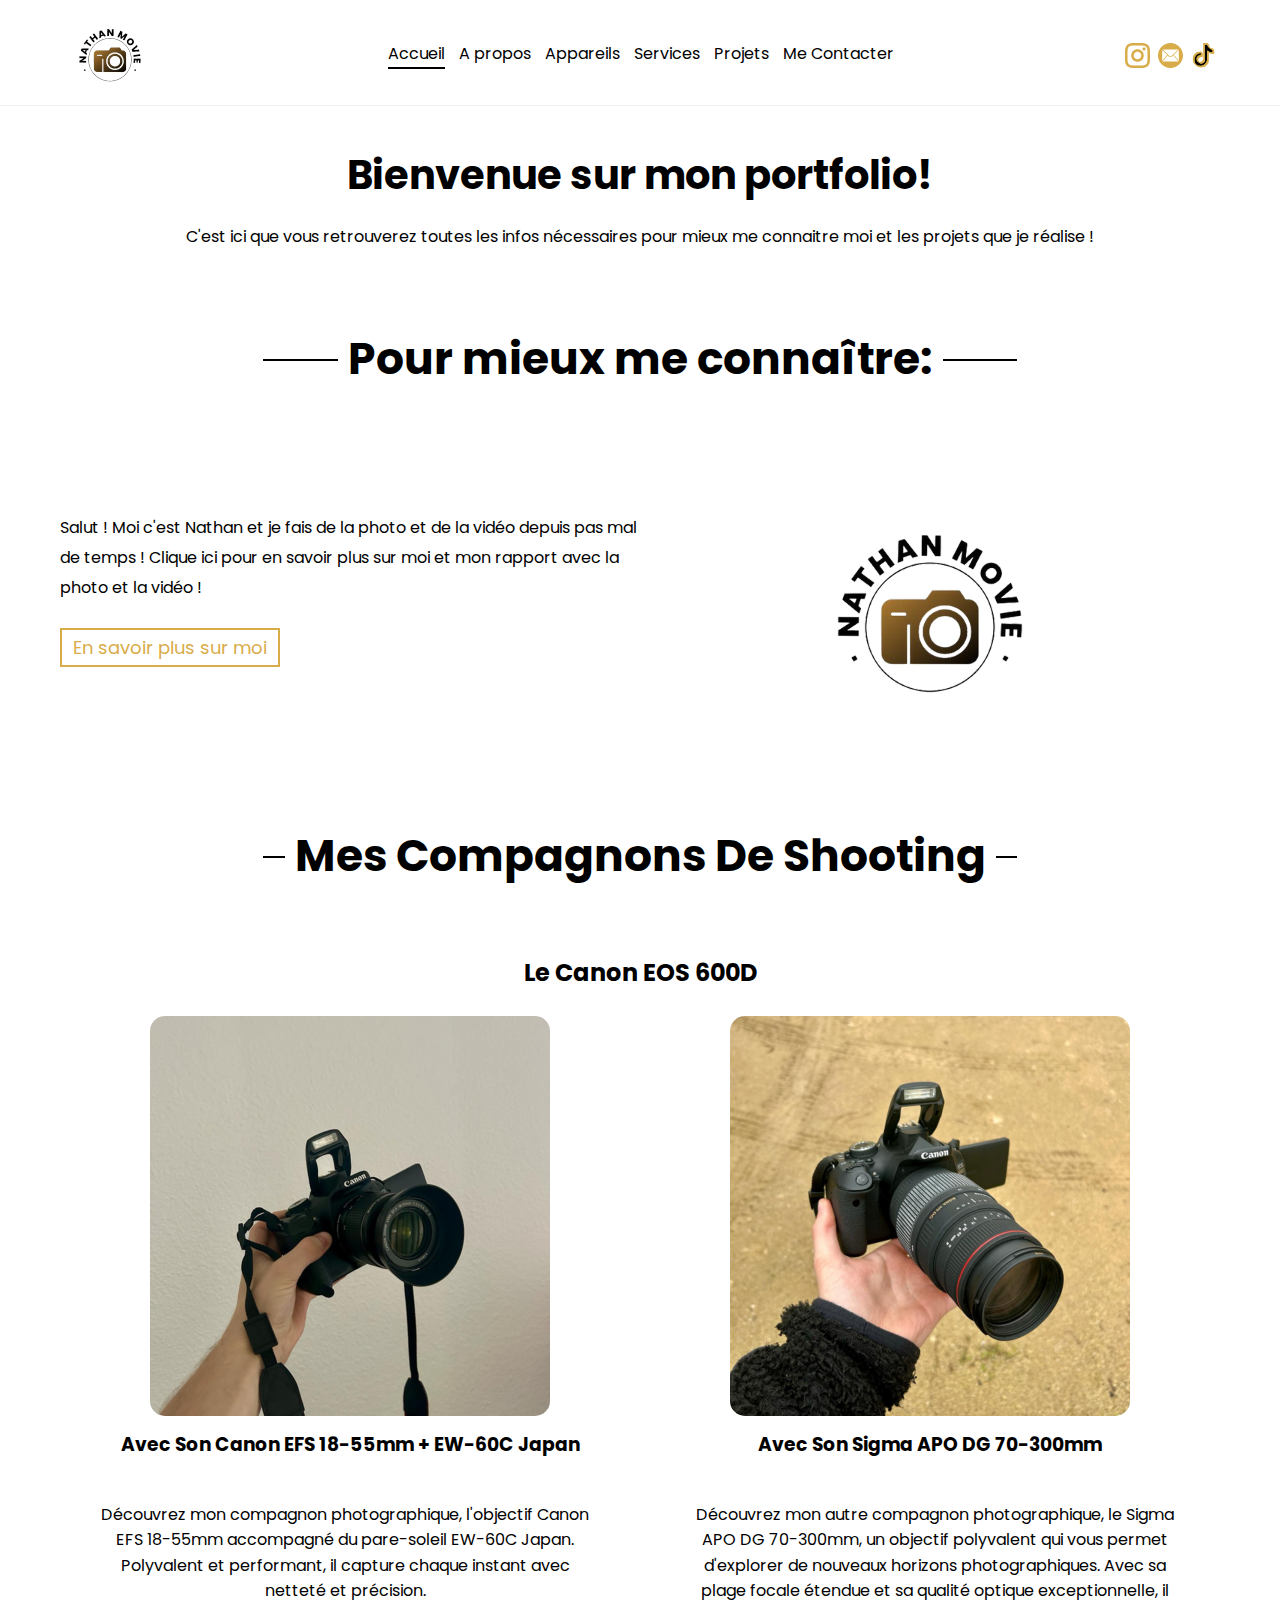
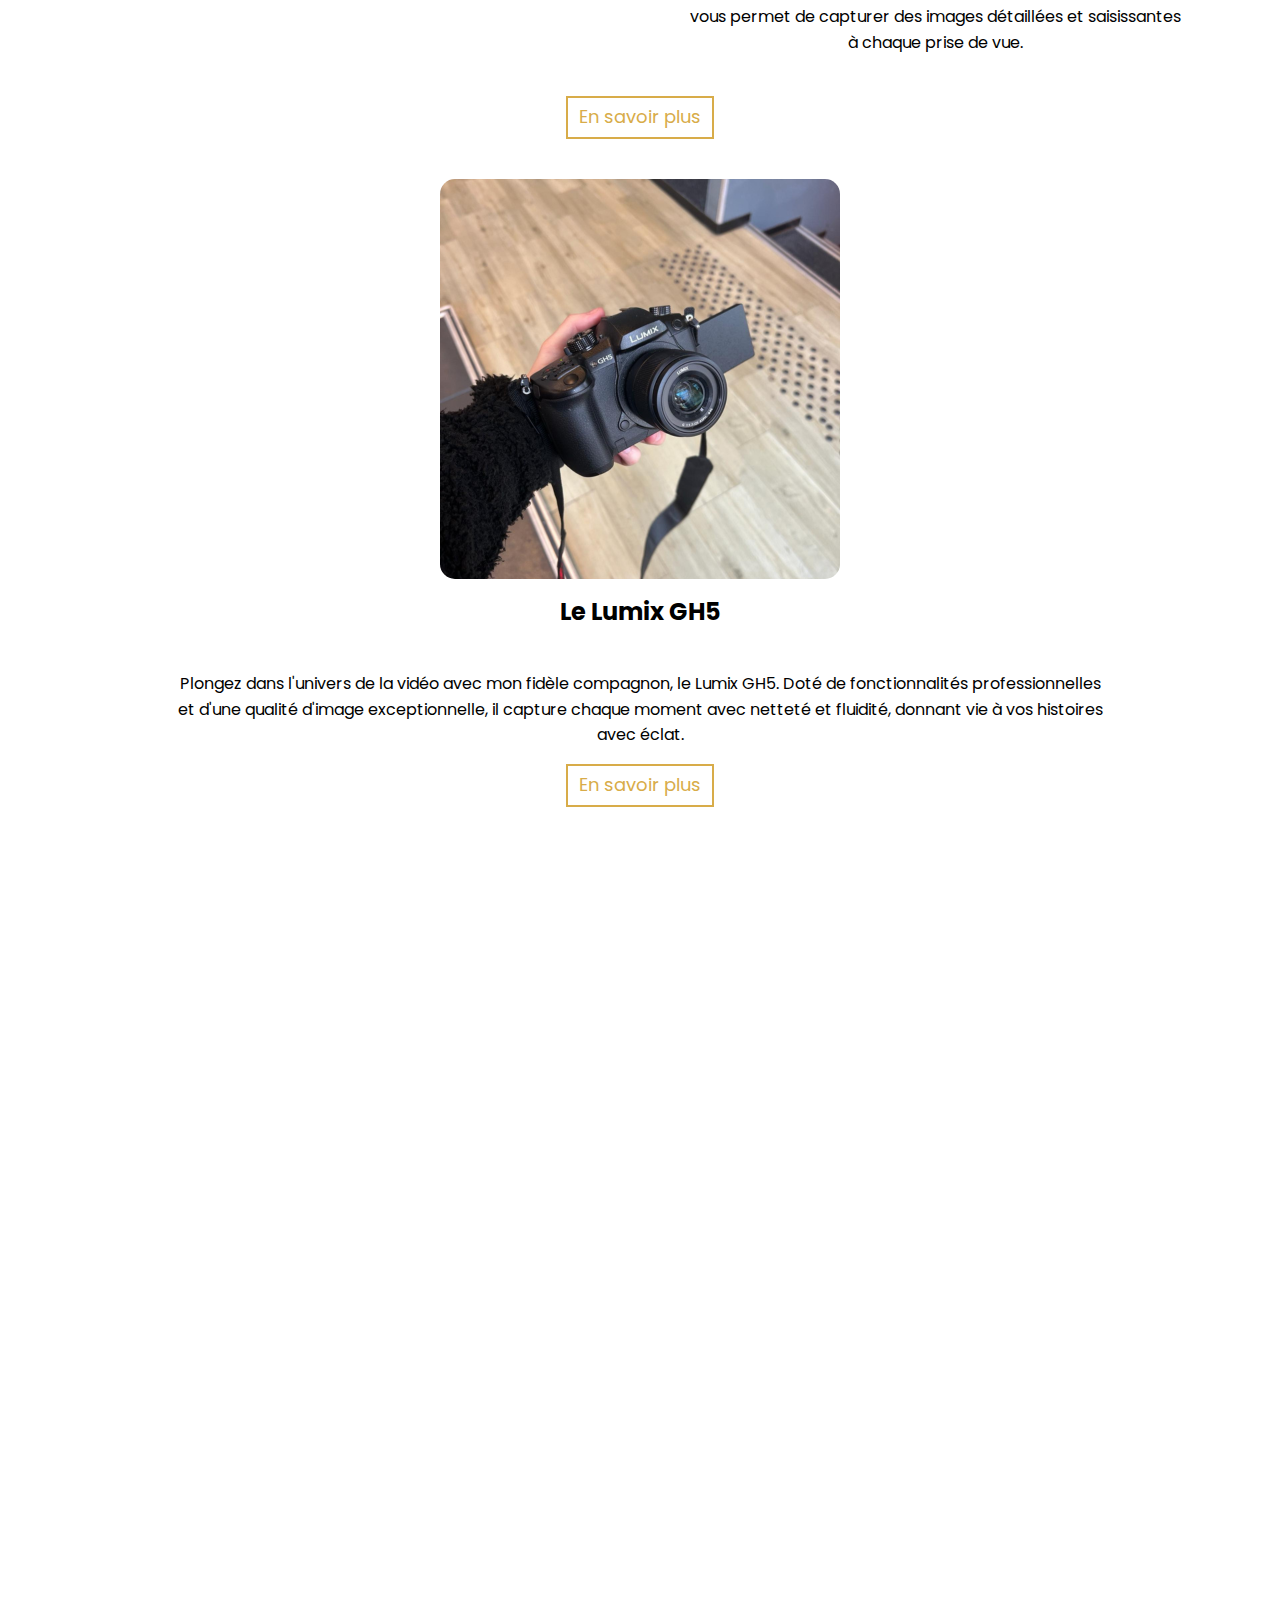
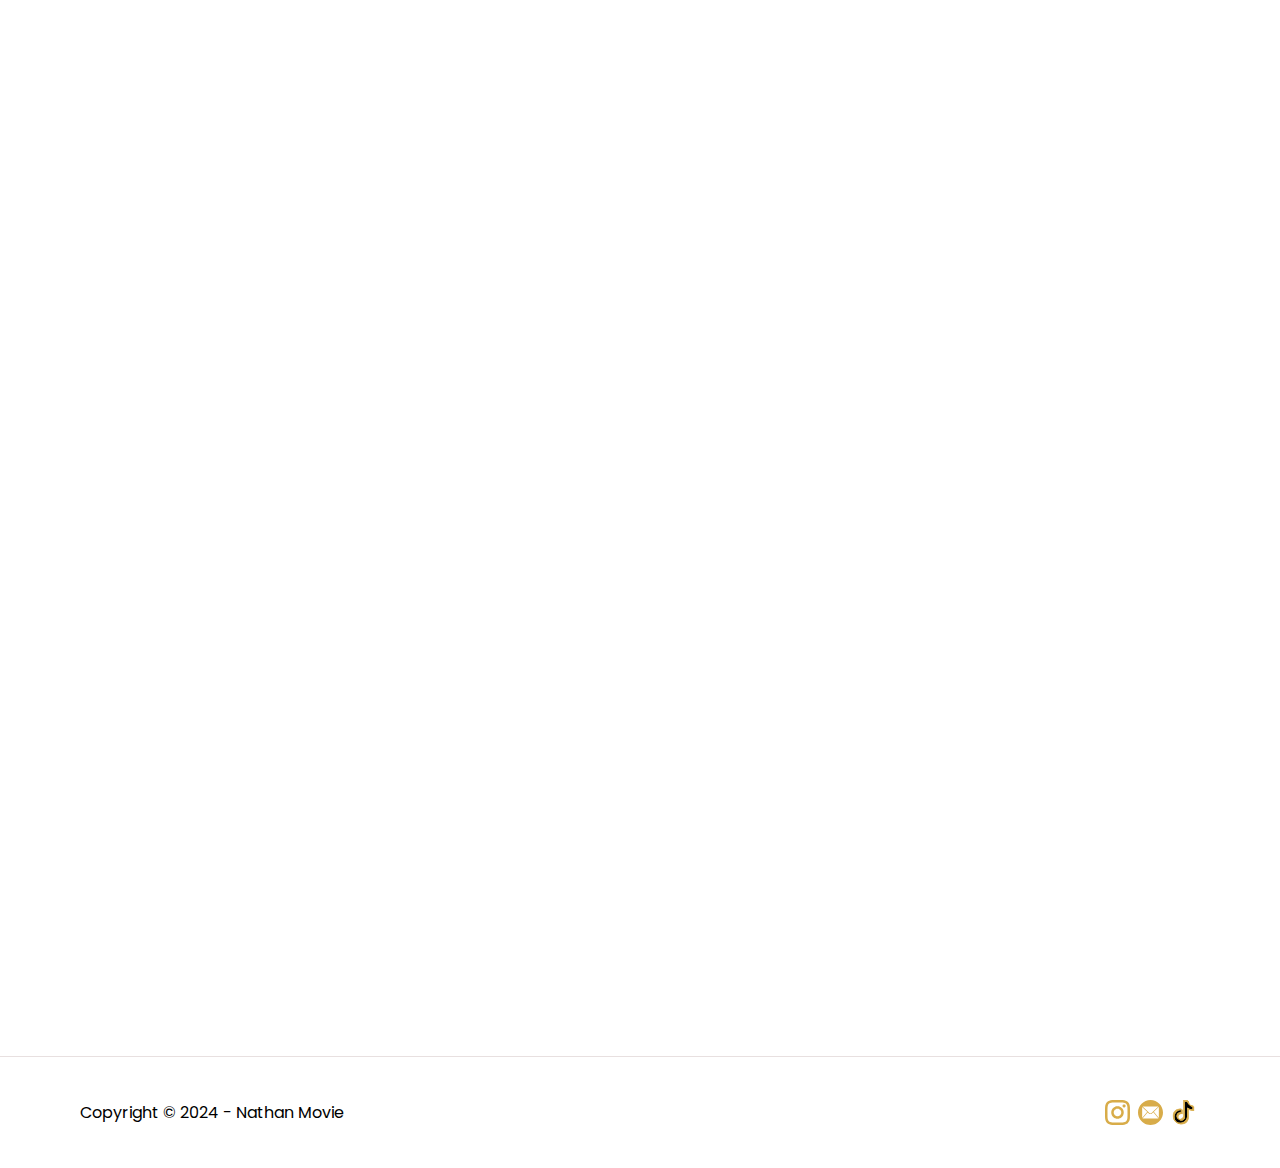
==== commit 4849664f: "ptites retouches" ====
--- a/index.html
+++ b/index.html
@@ -167,9 +167,12 @@
             <div class="home-title-line-container">
                 <h1 class="home-title-line">Ce que je peux vous apporter:</h1>
             </div>
-            <p class="mobile-p p-single">Je suis là pour capturer tous les types de moments ! Chaque demande est
-                minutieusement étudiée pour répondre à vos besoins spécifiques ! Cliquez ici pour découvrir toutes les
-                possibilités !</p>
+            <div class="single-skill-p">
+                <p class="mobile-p p-single">Je suis là pour capturer tous les types de moments ! Chaque demande est
+                    minutieusement étudiée pour répondre à vos besoins spécifiques ! Cliquez ici pour découvrir toutes
+                    les
+                    possibilités !</p>
+            </div>
             <div class="skills-grid">
                 <div class="skill-item-right skills_item">
                     <div class="skills-content skills-left">
--- a/css/global.css
+++ b/css/global.css
@@ -83,7 +83,6 @@
     font-size: 18px;
     color: #D8AC49;
     background: none;
-    flex-direction: column;
     text-align: center;
     width: auto;
 }
@@ -506,6 +505,12 @@
     margin-bottom: 0;
 }
 
+.single-skill-p {
+    justify-content: center;
+    display: flex;
+    margin-bottom: 3rem;
+}
+
 @media screen and (max-width: 750px) {
 
     .skills_item {
@@ -545,6 +550,13 @@
     }
 
 }
+
+@media screen and (min-width: 751px) {
+    .skills-content p {
+        margin: 1rem 0 6rem;
+    }
+}
+
 
 /* section projets*/
 
@@ -813,24 +825,7 @@
     margin-bottom: 5rem;
 }
 
-.home-title-line-container::before {
-    content: "";
-    height: 2px;
-    background: #000;
-    top: 50%;
-    position: absolute;
-    width: 60%;
-}
-
-.contact .home-title-line-container::before {
-    max-width: 40%;
-}
-
-@media screen and (max-width: 750px) {
-    .home-title-line-container::before {
-        width: 270px;
-    }
-
+@media screen and (max-width: 750px) {
     .home-title-line {
         font-size: 2.5rem;
         max-width: 90%;
@@ -838,6 +833,21 @@
 
     .home-title-line-container {
         margin-top: 6rem;
+    }
+}
+
+@media screen and (min-width: 751px) {
+    .home-title-line-container::before {
+        content: "";
+        height: 2px;
+        background: #000;
+        top: 50%;
+        position: absolute;
+        width: 65%;
+    }
+
+    .contact .home-title-line-container::before {
+        width: 380px;
     }
 }
 
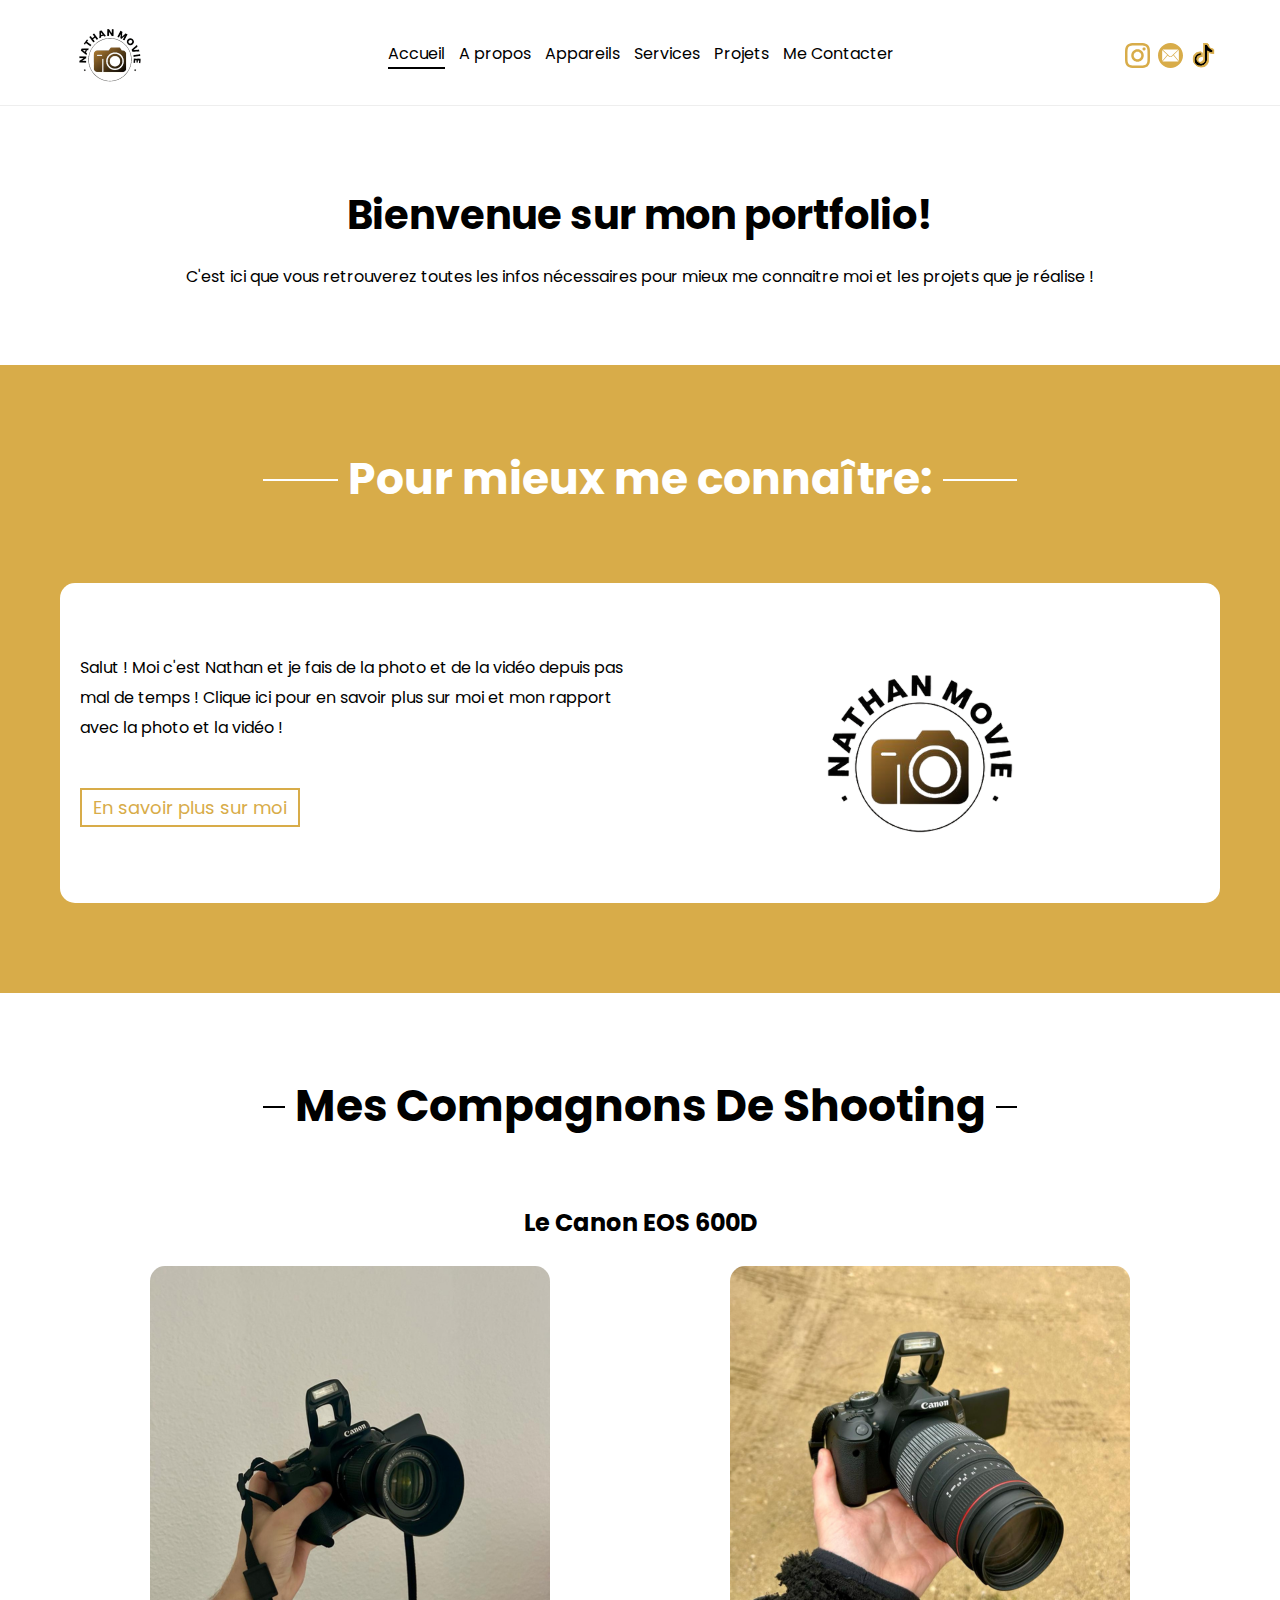
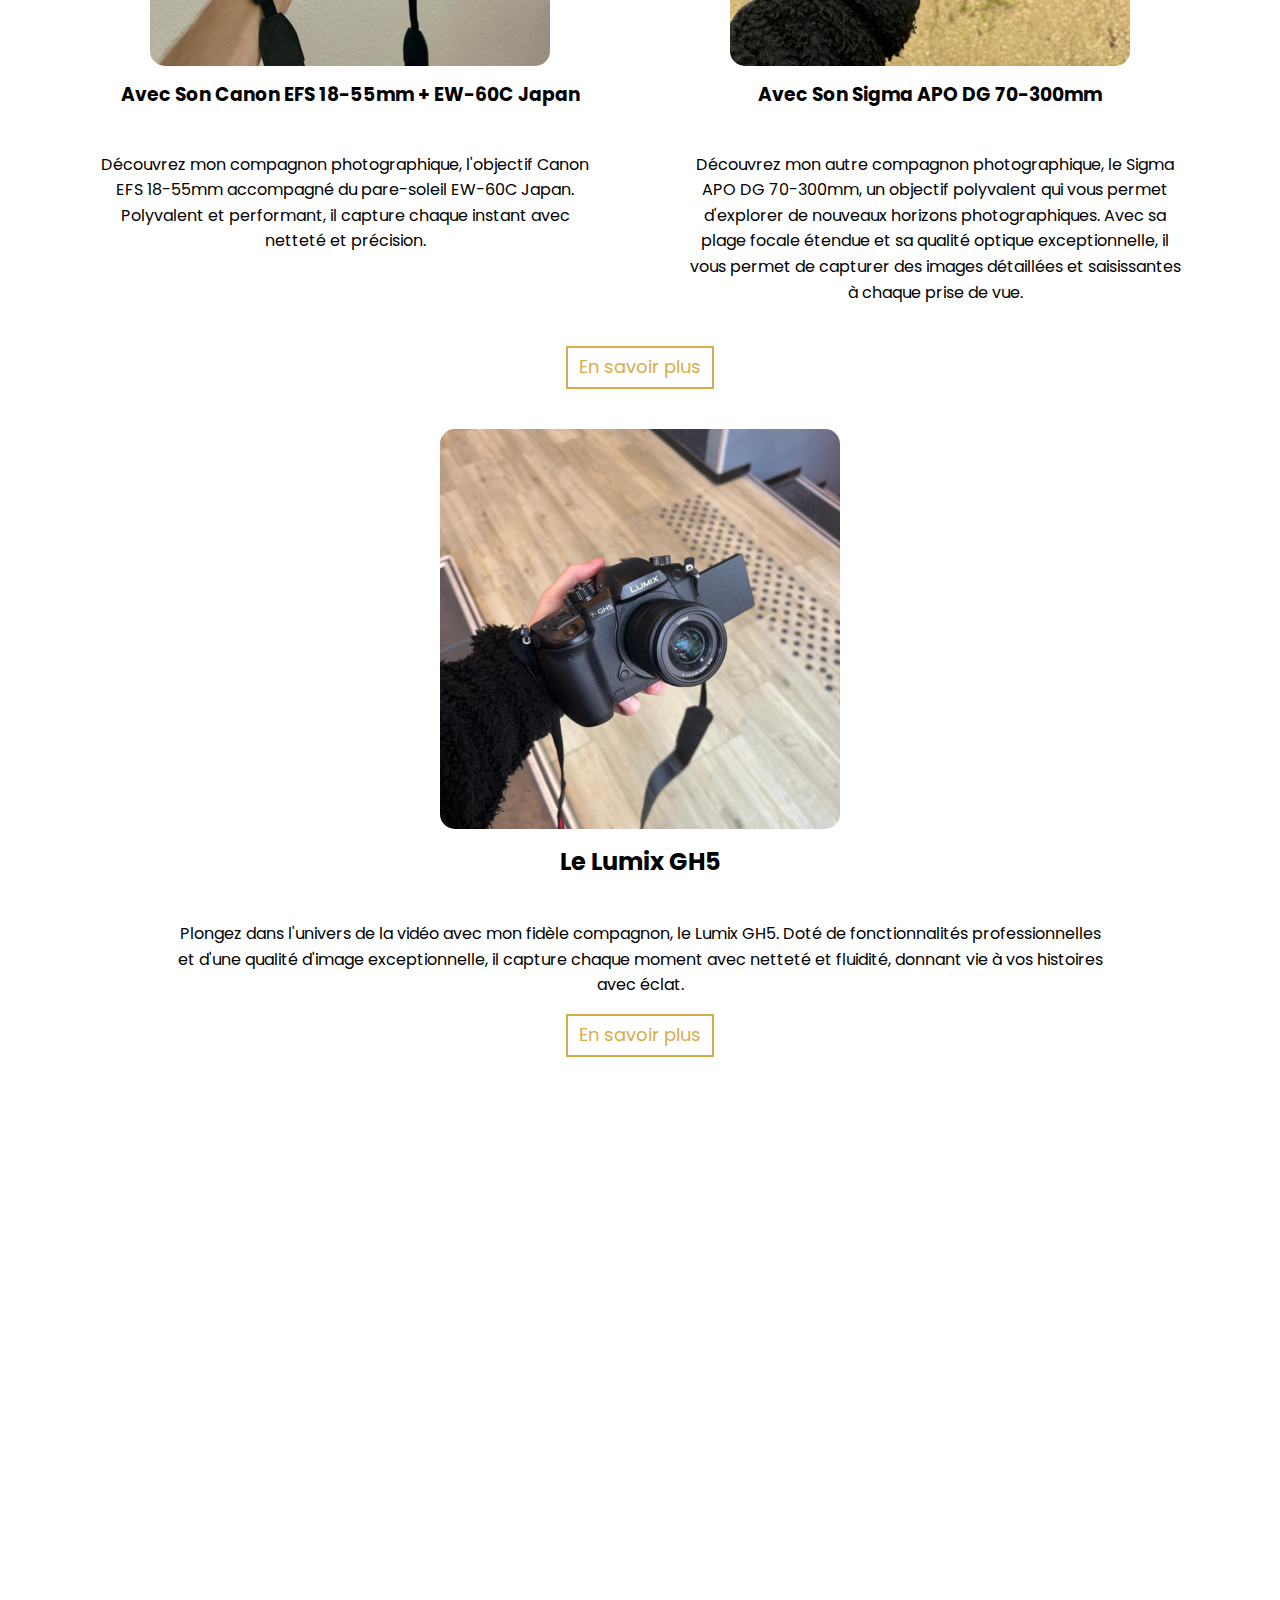
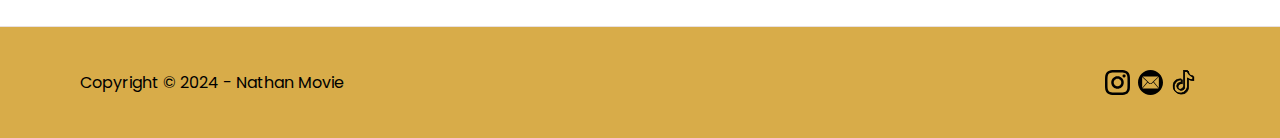
==== commit 65ba9595: "modifs bg branded" ====
--- a/index.html
+++ b/index.html
@@ -72,12 +72,12 @@
             <div class="header-right">
                 <div class="icon-container">
                     <ul class="socials list-unstyled">
-                        <li><a href="https://www.instagram.com/nathan.movie_/"><img src="img-light/icon-ig.svg"
+                        <li><a href="https://www.instagram.com/nathan.movie_/"><img src="img-light/icon-ig-H.svg"
                                     alt="icon instagram" loading="lazy"></a></li>
-                        <li><a href="mailto:nathan.movie07@gmail.com"><img src="img-light/icon-mail.svg"
+                        <li><a href="mailto:nathan.movie07@gmail.com"><img src="img-light/icon-mail-H.svg"
                                     alt="icon instagram" loading="lazy"></a>
                         </li>
-                        <li><a href="https://www.tiktok.com/@nathan.movie__"><img src="img-light/icon-tiktok-2.svg"
+                        <li><a href="https://www.tiktok.com/@nathan.movie__"><img src="img-light/icon-tiktok-2-H.svg"
                                     alt="icon tiktok" loading="lazy"></a>
                         </li>
                     </ul>
@@ -165,7 +165,7 @@
     <section id="skills" class="skills">
         <div class="container">
             <div class="home-title-line-container">
-                <h1 class="home-title-line">Ce que je peux vous apporter:</h1>
+                <h1 class="home-title-line">Ce que je peux vous apporter :</h1>
             </div>
             <div class="single-skill-p">
                 <p class="mobile-p p-single">Je suis là pour capturer tous les types de moments ! Chaque demande est
@@ -236,7 +236,7 @@
             </div>
             <p class="contact-p mobile-p">Vous souhaitez collaborer sur un projet photo ou vidéo ? Vous avez des
                 questions ou des commentaires à partager ? N'hésitez pas à me contacter !</p>
-            <form action="https://formsubmit.co/nino.bravais20@gmail.com" method="POST" class="form">
+            <form action="https://formsubmit.co/" method="POST" class="form">
                 <input type="text" name="_honey" style="display: none;">
                 <input type="hidden" name="_captcha" value="false">
                 <div class="contact-names">
--- a/css/global.css
+++ b/css/global.css
@@ -5,7 +5,8 @@
 */
 
 :root {
-    --color-body: #333
+    --color-body: #333;
+    --brand-color: #D8AC49;
 }
 
 * {
@@ -78,13 +79,18 @@
 }
 
 .more-btn {
-    border: solid 2px #D8AC49;
+    border: solid 2px var(--brand-color);
     padding: 5px 11px;
     font-size: 18px;
-    color: #D8AC49;
+    color: var(--brand-color);
     background: none;
     text-align: center;
     width: auto;
+    transition: all .3s ease-out;
+}
+
+.more-btn:hover {
+    scale: 1.04;
 }
 
 .left {
@@ -143,6 +149,10 @@
     max-width: 25px;
     display: flex;
     align-items: center;
+}
+
+header .socials li img {
+    color: var(--brand-color);
 }
 
 .burger {
@@ -320,7 +330,34 @@
 
 /* section  about*/
 
-.about-part {
+#about,
+#about h1,
+#about .home-title-line-container {
+    color: white;
+    background: var(--brand-color);
+}
+
+#about .home-title-line-container::before {
+    background: white;
+}
+
+#about .container {
+    padding: 2rem;
+}
+
+#about .container .grid {
+    background: white;
+    color: #000;
+    margin-bottom: 3rem;
+    padding: 2rem 2rem 0;
+    border-radius: 15px;
+}
+
+#about .grid .about-part {
+    min-width: 50%;
+}
+
+#about .grid .about-part {
     min-width: 50%;
 }
 
@@ -328,13 +365,18 @@
     min-width: 300px;
 }
 
+.about .more-btn {
+    color: var(--brand-color);
+    border-color: var(--brand-color);
+}
+
 .about-right {
     display: flex;
     justify-content: center;
 }
 
 .about p {
-    margin: 5rem 0 3rem 0;
+    margin: 5rem 0 5rem 0;
     line-height: 1.9;
 }
 
@@ -347,10 +389,24 @@
         display: grid;
         justify-items: center;
     }
+
+    #about {
+        padding: 0 2rem;
+        margin-bottom: 2rem;
+    }
+
+    #about .container .grid {
+        padding: 2rem;
+    }
 }
 
 
 /* section tools*/
+
+section {
+    padding-bottom: 4rem !important;
+    padding-top: 4rem !important;
+}
 
 .tools-pic-container {
     display: flex;
@@ -451,6 +507,22 @@
 
 /* section services */
 
+#skills,
+#skills .home-title-line-container,
+#skills .home-title-line-container h1 {
+    background: var(--brand-color);
+}
+
+#skills .home-title-line-container::before {
+    background: #fff;
+}
+
+#skills h1,
+#skills .single-skill-p {
+    color: #fff;
+}
+
+
 .skills-grid {
     display: flex;
     flex-direction: column;
@@ -461,6 +533,9 @@
     display: flex;
     margin: 0 0 5rem;
     align-items: flex-start;
+    background: white;
+    border-radius: 15px;
+    padding: 1rem 2rem;
 }
 
 .skills-right {
@@ -513,8 +588,13 @@
 
 @media screen and (max-width: 750px) {
 
+    #skills .container {
+        padding: 0 3rem;
+    }
+
     .skills_item {
         flex-direction: column-reverse;
+        padding: 0;
     }
 
     .skills-content {
@@ -523,8 +603,8 @@
     }
 
     .skill-pic {
-        border-radius: 15px;
-        max-width: 90%;
+        border-radius: 15px 15px 0 0;
+        max-width: 100%;
     }
 
     .skills-right,
@@ -676,7 +756,7 @@
 
 .form .btn:hover {
     cursor: pointer;
-    background: #D8AC49;
+    background: var(--brand-color);
 }
 
 .contact-names {
@@ -706,12 +786,33 @@
         padding: 0 10px;
     }
 
+}
+
+.sheet-title .container {
+    display: grid;
+    justify-items: center;
 }
 
 .sheet-content {
     text-align: center;
     justify-items: center;
     display: grid;
+    background: var(--brand-color);
+    border-radius: 15px;
+    padding: 2rem;
+    color: #fff;
+    width: fit-content;
+}
+
+.sheet-content h1 {
+    margin-top: 2rem;
+    color: #fff;
+}
+
+@media screen and (min-width: 751px) {
+    .sheet-content {
+        padding: 2rem 4rem;
+    }
 }
 
 /* more-section sur pages annexes */
@@ -729,12 +830,18 @@
 
 .more-section-btn {
     width: auto;
-    border: 2px solid;
-    padding: 1rem 1.5rem;
-    color: black;
+    border: 2px solid var(--brand-color);
+    padding: 1rem 2rem;
+    color: var(--brand-color);
     border-radius: 6px;
     background: #fff;
-}
+    transition: all .3s ease-out;
+}
+
+.more-section-btn:hover {
+    scale: 1.05;
+}
+
 
 .more-section-content {
     margin-bottom: 2.5rem;
@@ -832,7 +939,7 @@
     }
 
     .home-title-line-container {
-        margin-top: 6rem;
+        margin: 2rem 0;
     }
 }
 
@@ -854,6 +961,7 @@
 /* section footer */
 
 footer {
+    background: var(--brand-color);
     border-top: 1px solid #e8e0e0;
     padding: 2rem;
 }
@@ -887,6 +995,10 @@
     .middle-footer {
         margin-top: 1rem;
     }
+}
+
+footer img {
+    color: var(--color-body);
 }
 
 
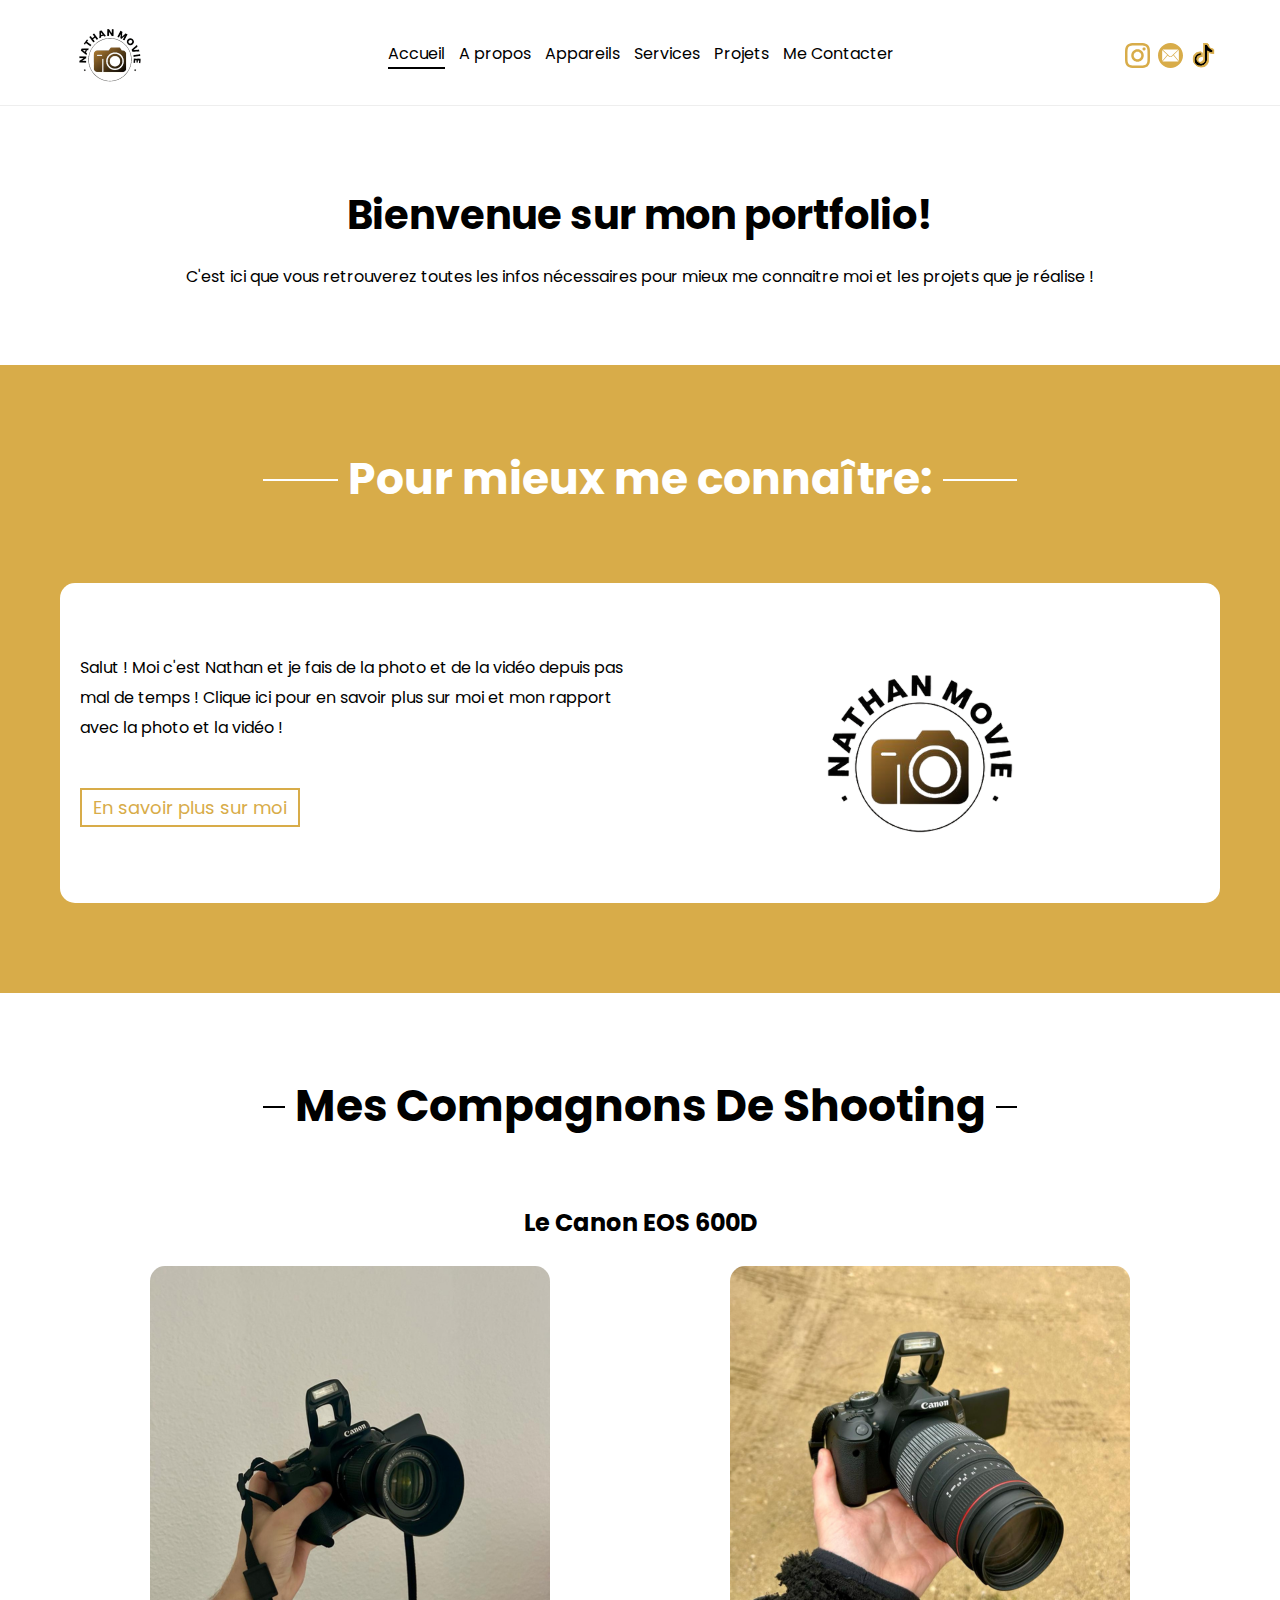
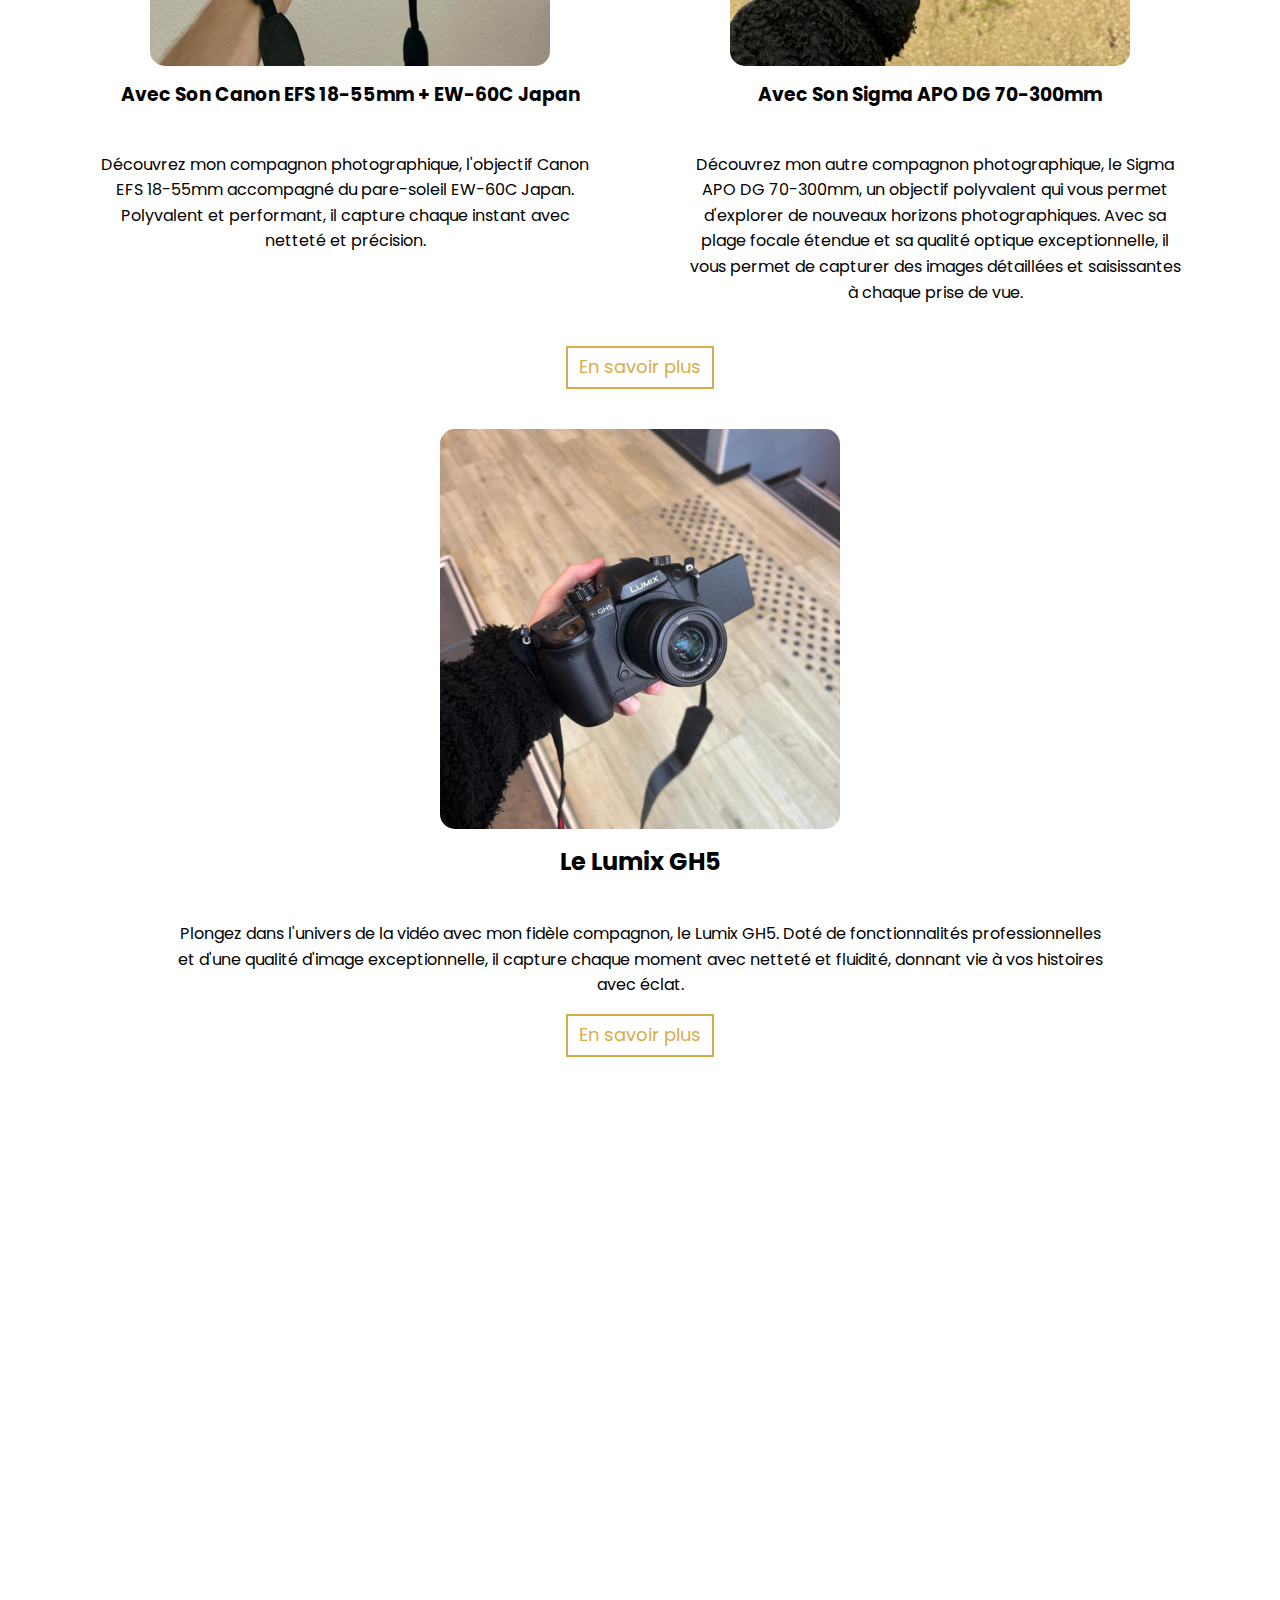
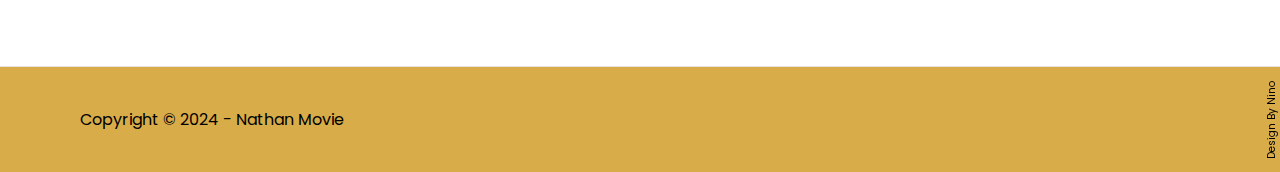
==== commit 1cba37f7: "corrections bug et espace coté sheet title" ====
--- a/index.html
+++ b/index.html
@@ -284,6 +284,7 @@
                         </li>
                     </ul>
                 </div>
+                <span class="designer">Design By Nino</span>
             </div>
         </div>
     </footer>
--- a/css/global.css
+++ b/css/global.css
@@ -335,6 +335,7 @@
 #about .home-title-line-container {
     color: white;
     background: var(--brand-color);
+    max-width: 100%;
 }
 
 #about .home-title-line-container::before {
@@ -639,6 +640,10 @@
 
 
 /* section projets*/
+
+#projects {
+    margin-top: 4rem;
+}
 
 .projects-p {
     max-width: 90%;
@@ -788,6 +793,10 @@
 
 }
 
+.sheet-title {
+    padding: 3rem;
+}
+
 .sheet-title .container {
     display: grid;
     justify-items: center;
@@ -964,6 +973,7 @@
     background: var(--brand-color);
     border-top: 1px solid #e8e0e0;
     padding: 2rem;
+    position: relative;
 }
 
 .left-footer {
@@ -1001,6 +1011,14 @@
     color: var(--color-body);
 }
 
+.designer {
+    position: absolute;
+    right: 0;
+    writing-mode: vertical-rl;
+    font-size: 10px;
+    transform: rotate(180deg);
+    bottom: 13%;
+}
 
 /* dynamisme et burger */
 
